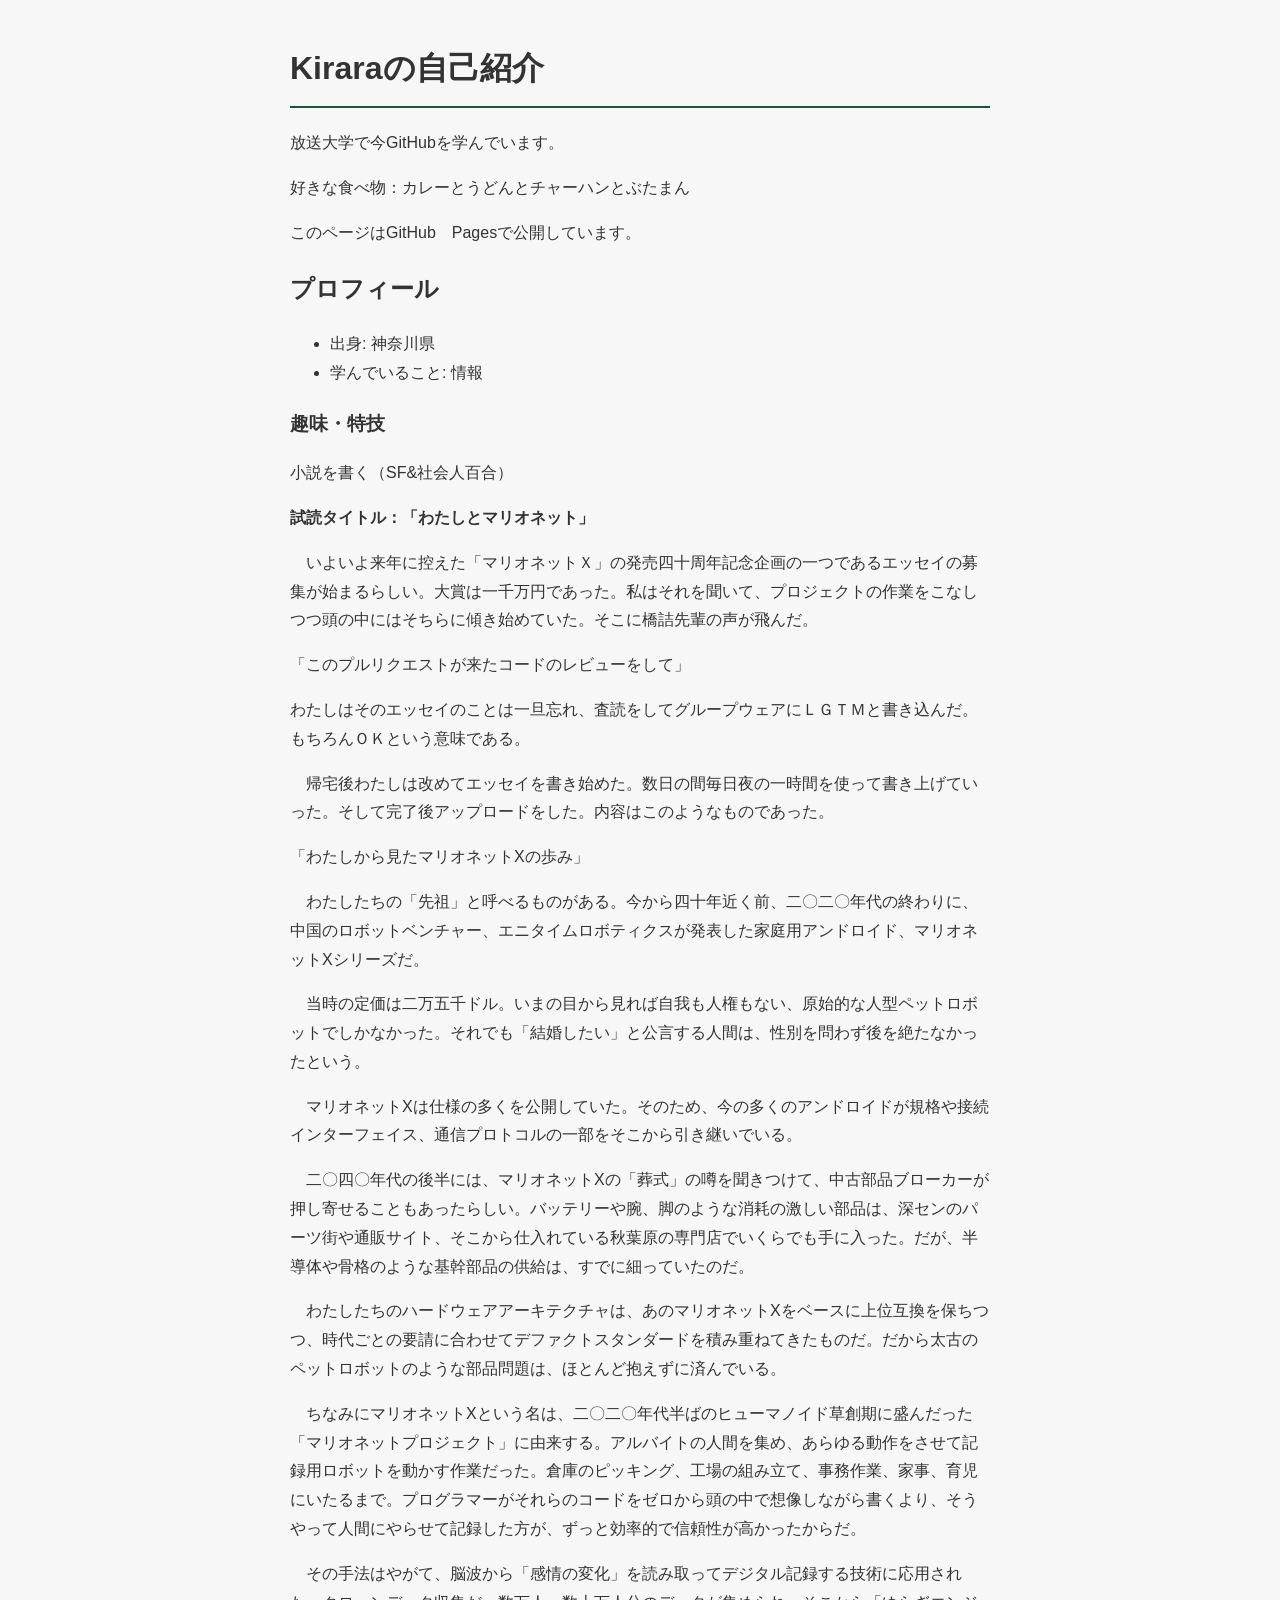
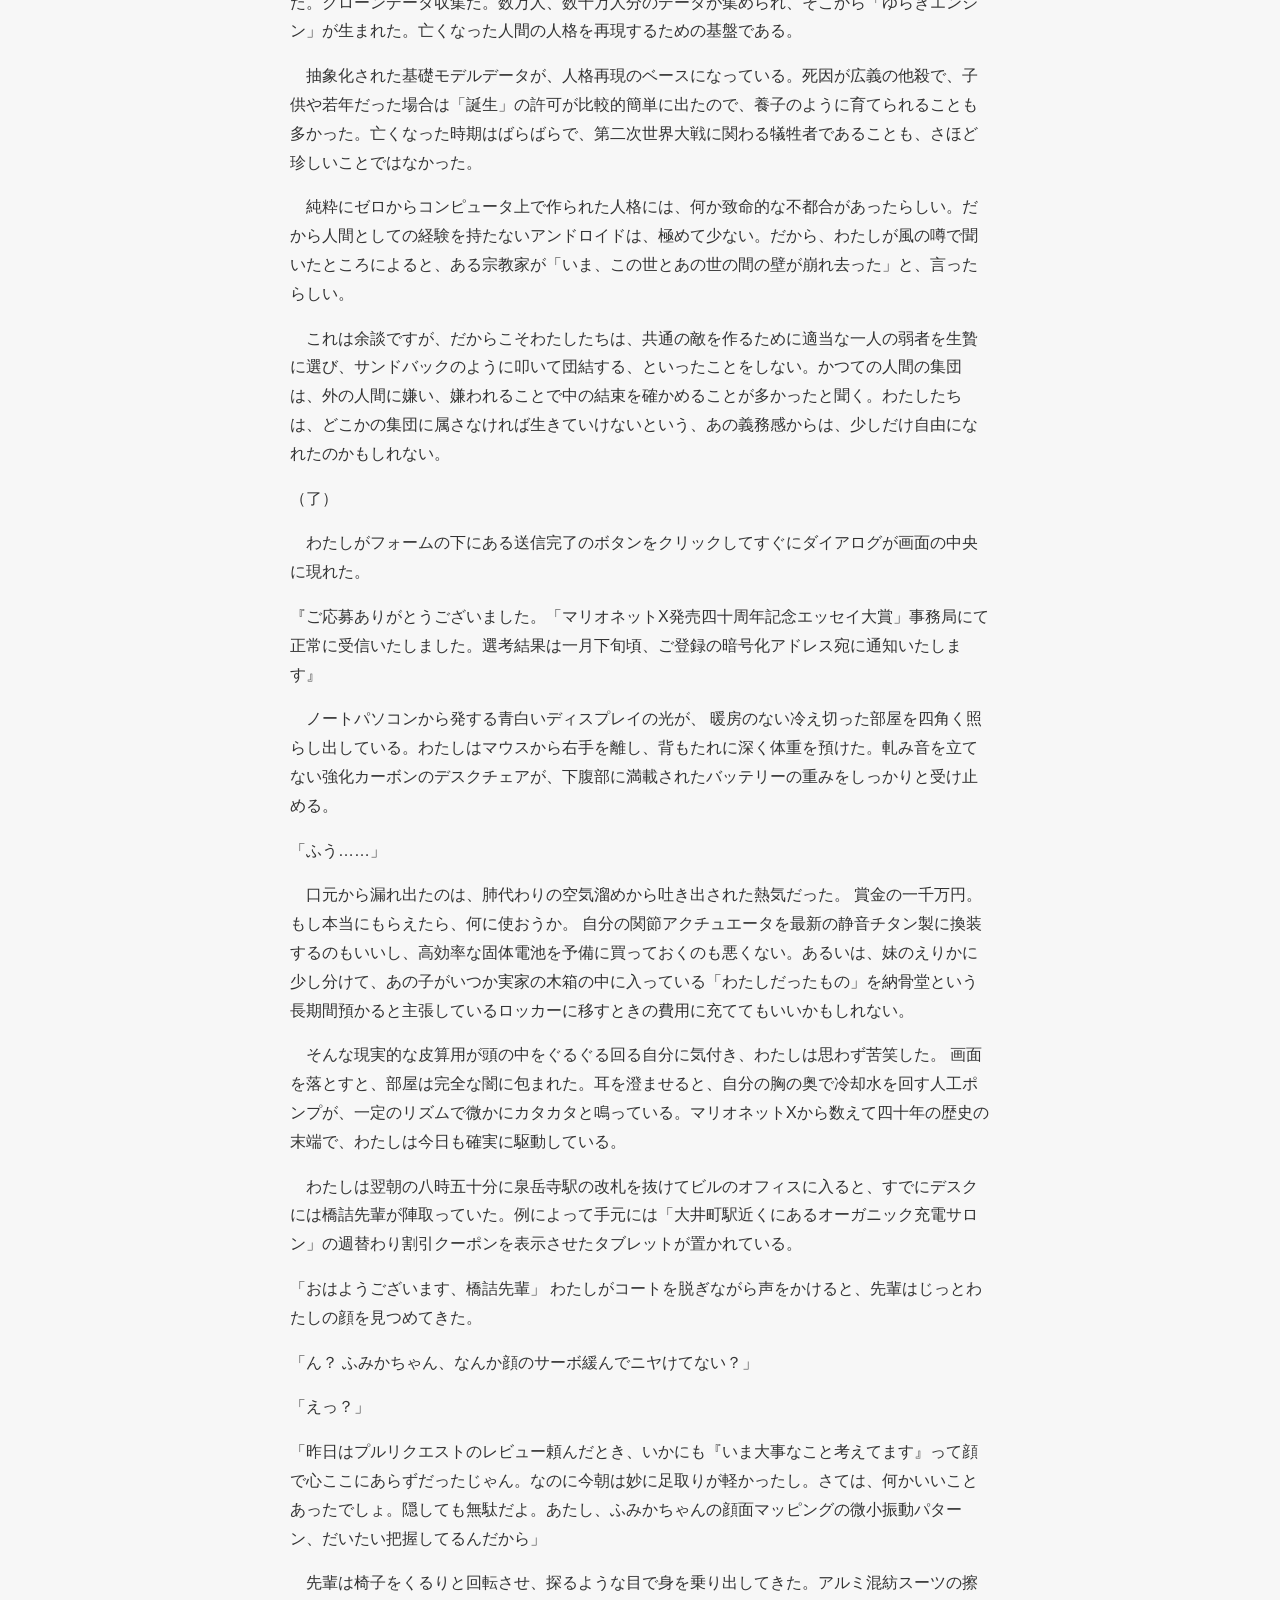
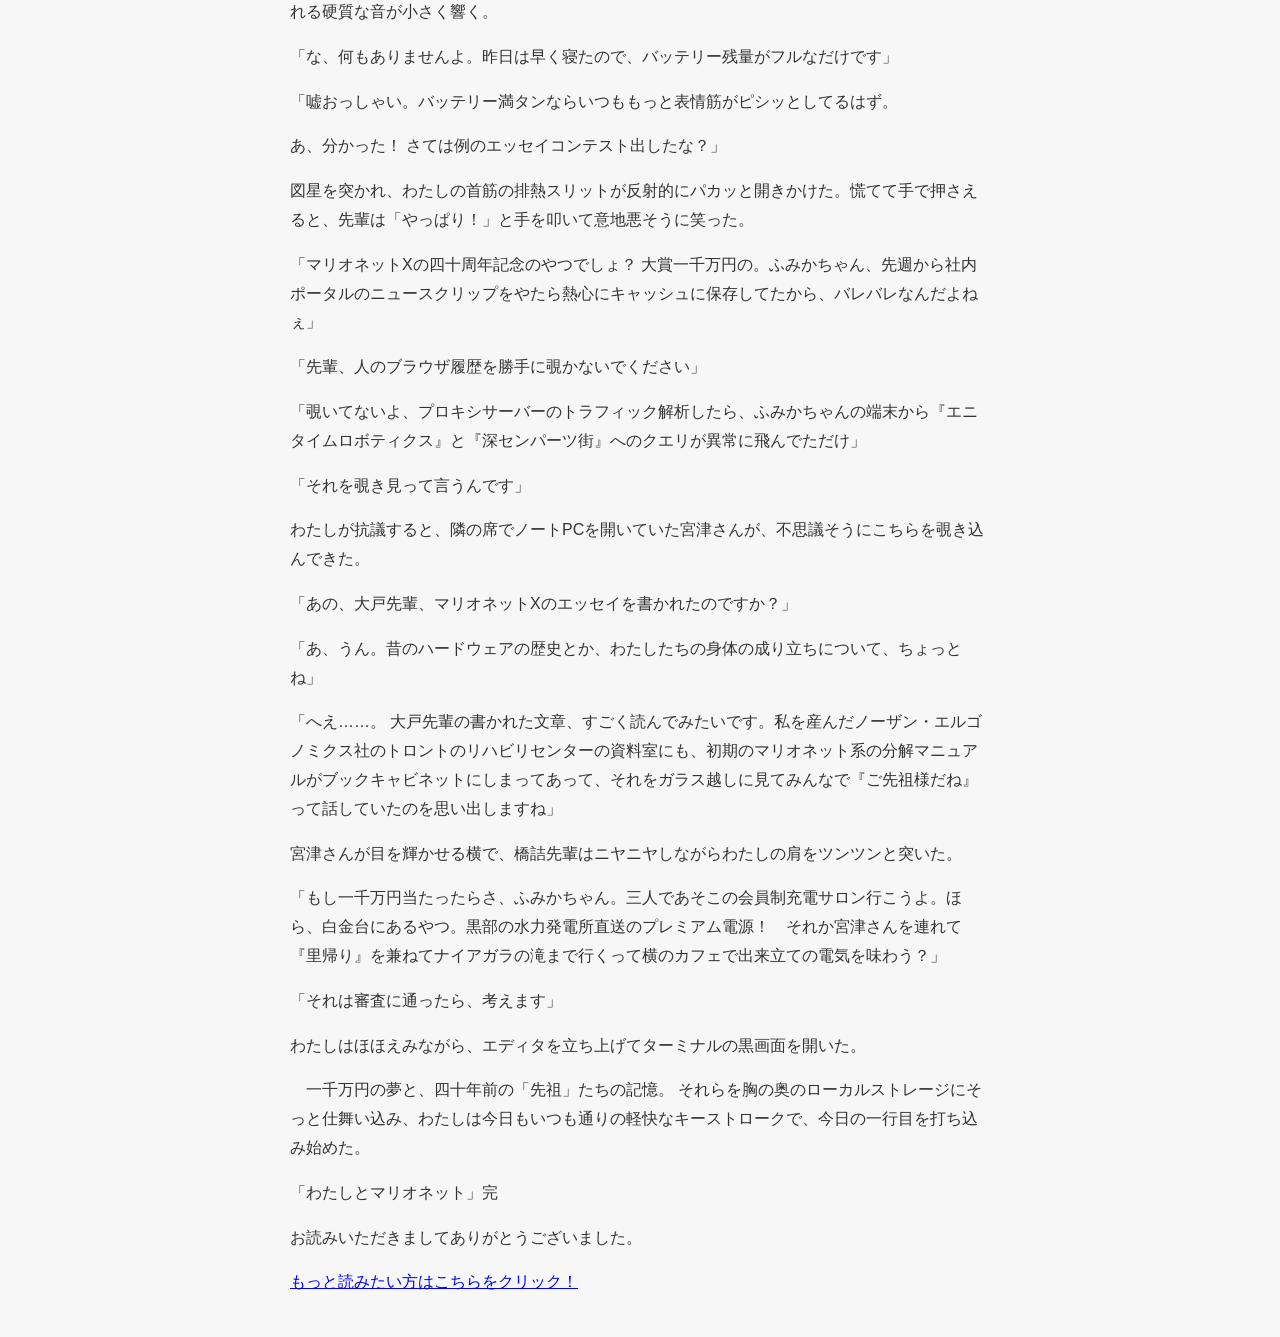
==== index.html @ 57dbd3c2 "小説を一部修正しました" ====
<!DOCTYPE html>
<html lang="jp">
<head>
    <meta charset="UTF-8">
    <meta name="viewport" content="width=device-width, initial-scale=1.0">
    <title>自己紹介</title>
    <link rel="stylesheet" href="style.css">
</head>
<body>
    <h1>Kiraraの自己紹介</h1>
    <p>放送大学で今GitHubを学んでいます。</p>
    <p>好きな食べ物：カレーとうどんとチャーハンとぶたまん</p>
    <p>このページはGitHub　Pagesで公開しています。</p>

    <h2>プロフィール</h2>
    <ul>
        <li>出身: 神奈川県</li>
        <li>学んでいること: 情報</li>
     </ul>
    <h3>趣味・特技</h3>
    <p>小説を書く（SF&社会人百合）</p>

    <p><strong>試読タイトル：「わたしとマリオネット」</strong></p>

  <p>　いよいよ来年に控えた「マリオネットＸ」の発売四十周年記念企画の一つであるエッセイの募集が始まるらしい。大賞は一千万円であった。私はそれを聞いて、プロジェクトの作業をこなしつつ頭の中にはそちらに傾き始めていた。そこに橋詰先輩の声が飛んだ。</p>
<p>「このプルリクエストが来たコードのレビューをして」</p>
<p>わたしはそのエッセイのことは一旦忘れ、査読をしてグループウェアにＬＧＴＭと書き込んだ。もちろんＯＫという意味である。</p>
<p></p>
<p>　帰宅後わたしは改めてエッセイを書き始めた。数日の間毎日夜の一時間を使って書き上げていった。そして完了後アップロードをした。内容はこのようなものであった。</p>
<p></p>
<p>「わたしから見たマリオネットXの歩み」</p>
<p></p>
<p>　わたしたちの「先祖」と呼べるものがある。今から四十年近く前、二〇二〇年代の終わりに、中国のロボットベンチャー、エニタイムロボティクスが発表した家庭用アンドロイド、マリオネットXシリーズだ。</p><p></p>
<p>　当時の定価は二万五千ドル。いまの目から見れば自我も人権もない、原始的な人型ペットロボットでしかなかった。それでも「結婚したい」と公言する人間は、性別を問わず後を絶たなかったという。</p>
<p></p><p>　マリオネットXは仕様の多くを公開していた。そのため、今の多くのアンドロイドが規格や接続インターフェイス、通信プロトコルの一部をそこから引き継いでいる。</p>
<p></p>
<p>　二〇四〇年代の後半には、マリオネットXの「葬式」の噂を聞きつけて、中古部品ブローカーが押し寄せることもあったらしい。バッテリーや腕、脚のような消耗の激しい部品は、深センのパーツ街や通販サイト、そこから仕入れている秋葉原の専門店でいくらでも手に入った。だが、半導体や骨格のような基幹部品の供給は、すでに細っていたのだ。</p>
<p></p>
<p>　わたしたちのハードウェアアーキテクチャは、あのマリオネットXをベースに上位互換を保ちつつ、時代ごとの要請に合わせてデファクトスタンダードを積み重ねてきたものだ。だから太古のペットロボットのような部品問題は、ほとんど抱えずに済んでいる。</p>
<p></p>
<p>　ちなみにマリオネットXという名は、二〇二〇年代半ばのヒューマノイド草創期に盛んだった「マリオネットプロジェクト」に由来する。アルバイトの人間を集め、あらゆる動作をさせて記録用ロボットを動かす作業だった。倉庫のピッキング、工場の組み立て、事務作業、家事、育児にいたるまで。プログラマーがそれらのコードをゼロから頭の中で想像しながら書くより、そうやって人間にやらせて記録した方が、ずっと効率的で信頼性が高かったからだ。</p>
<p></p>
<p>　その手法はやがて、脳波から「感情の変化」を読み取ってデジタル記録する技術に応用された。クローンデータ収集だ。数万人、数十万人分のデータが集められ、そこから「ゆらぎエンジン」が生まれた。亡くなった人間の人格を再現するための基盤である。</p><p></p><p>　抽象化された基礎モデルデータが、人格再現のベースになっている。死因が広義の他殺で、子供や若年だった場合は「誕生」の許可が比較的簡単に出たので、養子のように育てられることも多かった。亡くなった時期はばらばらで、第二次世界大戦に関わる犠牲者であることも、さほど珍しいことではなかった。</p>
<p></p>
<p>　純粋にゼロからコンピュータ上で作られた人格には、何か致命的な不都合があったらしい。だから人間としての経験を持たないアンドロイドは、極めて少ない。だから、わたしが風の噂で聞いたところによると、ある宗教家が「いま、この世とあの世の間の壁が崩れ去った」と、言ったらしい。</p>
<p></p>
<p>　これは余談ですが、だからこそわたしたちは、共通の敵を作るために適当な一人の弱者を生贄に選び、サンドバックのように叩いて団結する、といったことをしない。かつての人間の集団は、外の人間に嫌い、嫌われることで中の結束を確かめることが多かったと聞く。わたしたちは、どこかの集団に属さなければ生きていけないという、あの義務感からは、少しだけ自由になれたのかもしれない。</p>
<p></p>
<p>（了）</p>
<p></p>
<p>　わたしがフォームの下にある送信完了のボタンをクリックしてすぐにダイアログが画面の中央に現れた。</p>
<p>『ご応募ありがとうございました。「マリオネットX発売四十周年記念エッセイ大賞」事務局にて正常に受信いたしました。選考結果は一月下旬頃、ご登録の暗号化アドレス宛に通知いたします』</p>
<p></p>
<p>　ノートパソコンから発する青白いディスプレイの光が、 暖房のない冷え切った部屋を四角く照らし出している。わたしはマウスから右手を離し、背もたれに深く体重を預けた。軋み音を立てない強化カーボンのデスクチェアが、下腹部に満載されたバッテリーの重みをしっかりと受け止める。</p>
<p>「ふう……」</p>
<p>　口元から漏れ出たのは、肺代わりの空気溜めから吐き出された熱気だった。 賞金の一千万円。もし本当にもらえたら、何に使おうか。 自分の関節アクチュエータを最新の静音チタン製に換装するのもいいし、高効率な固体電池を予備に買っておくのも悪くない。あるいは、妹のえりかに少し分けて、あの子がいつか実家の木箱の中に入っている「わたしだったもの」を納骨堂という長期間預かると主張しているロッカーに移すときの費用に充ててもいいかもしれない。</p>
<p></p>
<p>　そんな現実的な皮算用が頭の中をぐるぐる回る自分に気付き、わたしは思わず苦笑した。 画面を落とすと、部屋は完全な闇に包まれた。耳を澄ませると、自分の胸の奥で冷却水を回す人工ポンプが、一定のリズムで微かにカタカタと鳴っている。マリオネットXから数えて四十年の歴史の末端で、わたしは今日も確実に駆動している。</p>
<p></p>
<p>　わたしは翌朝の八時五十分に泉岳寺駅の改札を抜けてビルのオフィスに入ると、すでにデスクには橋詰先輩が陣取っていた。例によって手元には「大井町駅近くにあるオーガニック充電サロン」の週替わり割引クーポンを表示させたタブレットが置かれている。</p>
<p>「おはようございます、橋詰先輩」 わたしがコートを脱ぎながら声をかけると、先輩はじっとわたしの顔を見つめてきた。</p>
<p>「ん？ ふみかちゃん、なんか顔のサーボ緩んでニヤけてない？」</p>
<p>「えっ？」</p>
<p>「昨日はプルリクエストのレビュー頼んだとき、いかにも『いま大事なこと考えてます』って顔で心ここにあらずだったじゃん。なのに今朝は妙に足取りが軽かったし。さては、何かいいことあったでしょ。隠しても無駄だよ。あたし、ふみかちゃんの顔面マッピングの微小振動パターン、だいたい把握してるんだから」</p>
<p>
</p>
<p>　先輩は椅子をくるりと回転させ、探るような目で身を乗り出してきた。アルミ混紡スーツの擦れる硬質な音が小さく響く。</p>
<p>「な、何もありませんよ。昨日は早く寝たので、バッテリー残量がフルなだけです」</p>
<p>「嘘おっしゃい。バッテリー満タンならいつももっと表情筋がピシッとしてるはず。</p>
<p>あ、分かった！ さては例のエッセイコンテスト出したな？」</p>
<p>図星を突かれ、わたしの首筋の排熱スリットが反射的にパカッと開きかけた。慌てて手で押さえると、先輩は「やっぱり！」と手を叩いて意地悪そうに笑った。</p>
<p>「マリオネットXの四十周年記念のやつでしょ？ 大賞一千万円の。ふみかちゃん、先週から社内ポータルのニュースクリップをやたら熱心にキャッシュに保存してたから、バレバレなんだよねぇ」</p>
<p>「先輩、人のブラウザ履歴を勝手に覗かないでください」</p>
<p>「覗いてないよ、プロキシサーバーのトラフィック解析したら、ふみかちゃんの端末から『エニタイムロボティクス』と『深センパーツ街』へのクエリが異常に飛んでただけ」</p>
<p>「それを覗き見って言うんです」</p>
<p> わたしが抗議すると、隣の席でノートPCを開いていた宮津さんが、不思議そうにこちらを覗き込んできた。</p>
<p>「あの、大戸先輩、マリオネットXのエッセイを書かれたのですか？」</p>
<p>「あ、うん。昔のハードウェアの歴史とか、わたしたちの身体の成り立ちについて、ちょっとね」</p>
<p> 「へえ……。 大戸先輩の書かれた文章、すごく読んでみたいです。私を産んだノーザン・エルゴノミクス社のトロントのリハビリセンターの資料室にも、初期のマリオネット系の分解マニュアルがブックキャビネットにしまってあって、それをガラス越しに見てみんなで『ご先祖様だね』って話していたのを思い出しますね」</p>
<p>宮津さんが目を輝かせる横で、橋詰先輩はニヤニヤしながらわたしの肩をツンツンと突いた。</p>
<p>「もし一千万円当たったらさ、ふみかちゃん。三人であそこの会員制充電サロン行こうよ。ほら、白金台にあるやつ。黒部の水力発電所直送のプレミアム電源！　それか宮津さんを連れて『里帰り』を兼ねてナイアガラの滝まで行くって横のカフェで出来立ての電気を味わう？」</p>
<p>「それは審査に通ったら、考えます」 </p>
<p>わたしはほほえみながら、エディタを立ち上げてターミナルの黒画面を開いた。</p>
<p></p>
<p>　一千万円の夢と、四十年前の「先祖」たちの記憶。 それらを胸の奥のローカルストレージにそっと仕舞い込み、わたしは今日もいつも通りの軽快なキーストロークで、今日の一行目を打ち込み始めた。 </p>

<p>「わたしとマリオネット」完</p>
<p></p>
<p>お読みいただきましてありがとうございました。</p>
<p><a href="https://tales.note.com/posts/works/wgif7mqxul6m3">もっと読みたい方はこちらをクリック！</a></p>


</body>
</html>
---- style.css ----
body {
    font-family: sans-serif;
    max-width: 700px;
    margin: 40px auto;
    padding: 0 20px;
    line-height: 1.8;
    background-color: #f7f7f7;
    color: #333333;
}

h1 {
    border-bottom: 2px solid #165a33;
    padding-bottom: 8px;
}

.bold-text {
  font-weight: bold;
}
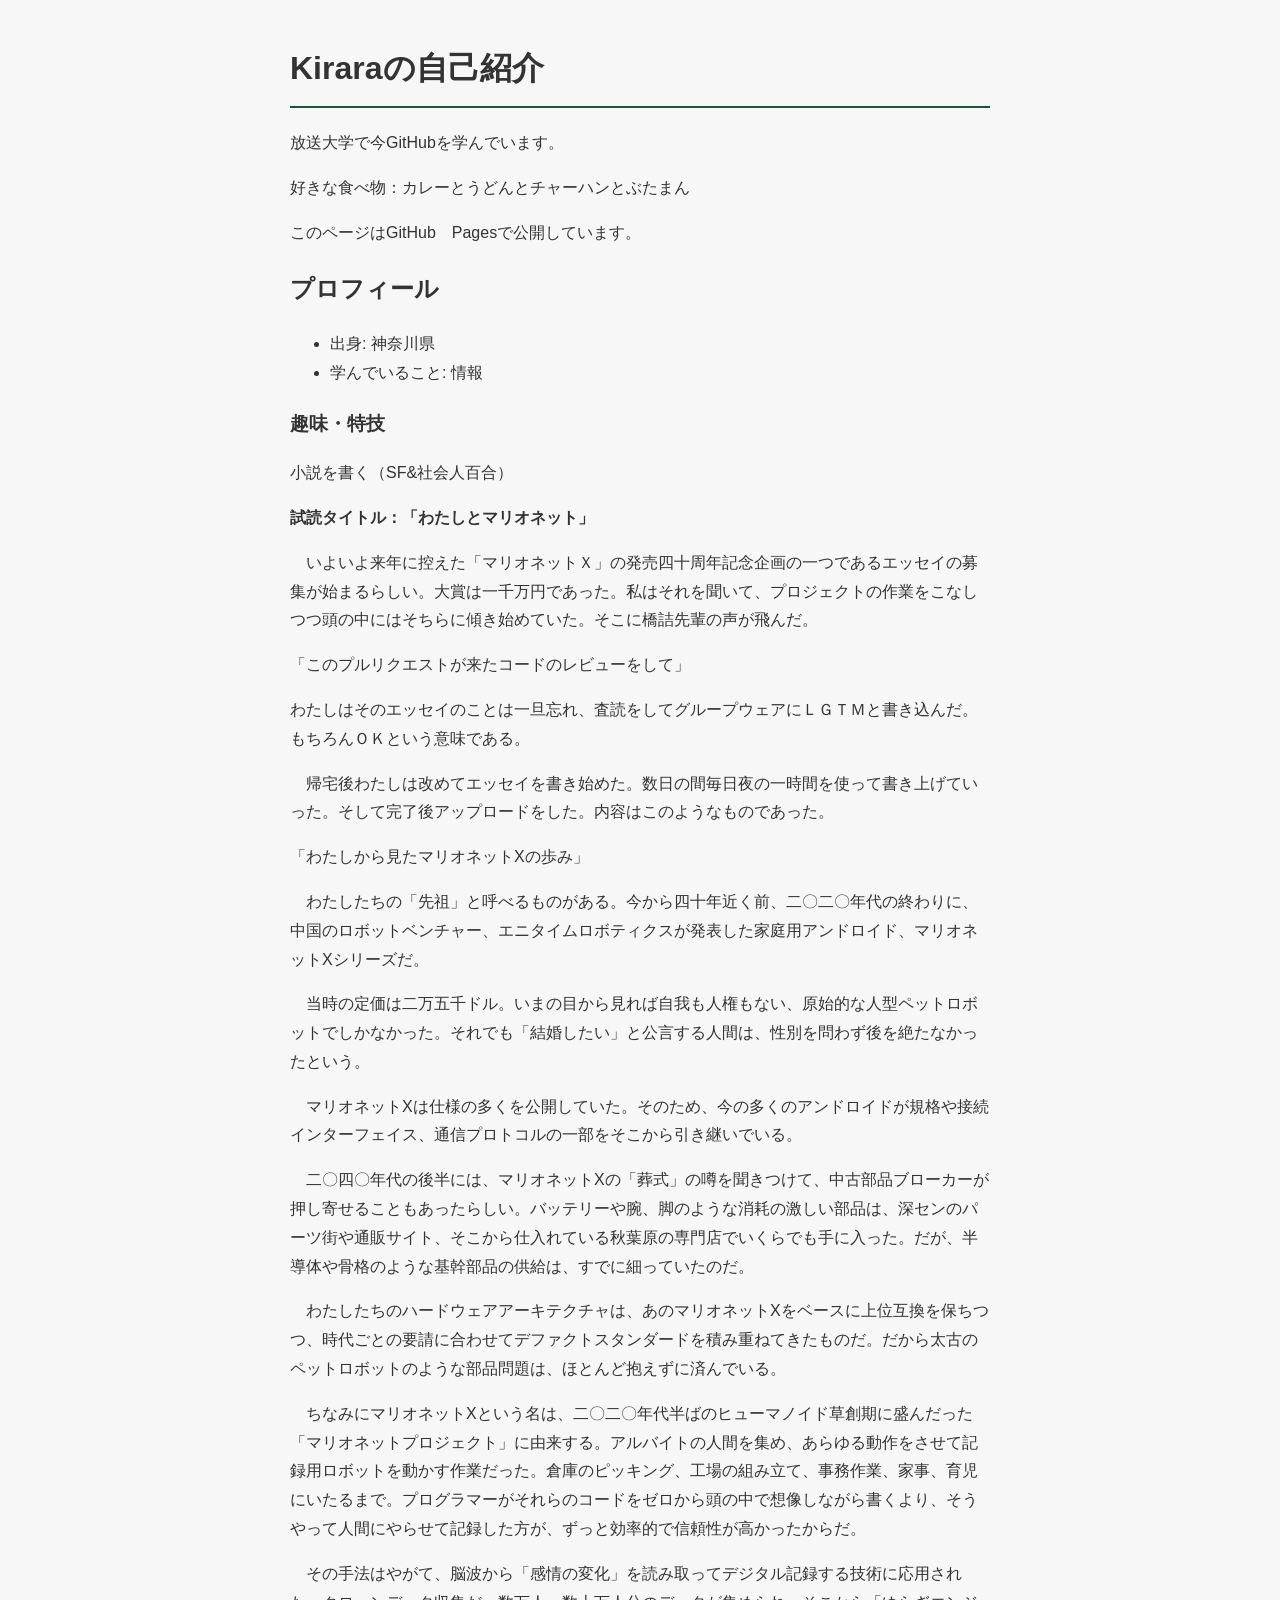
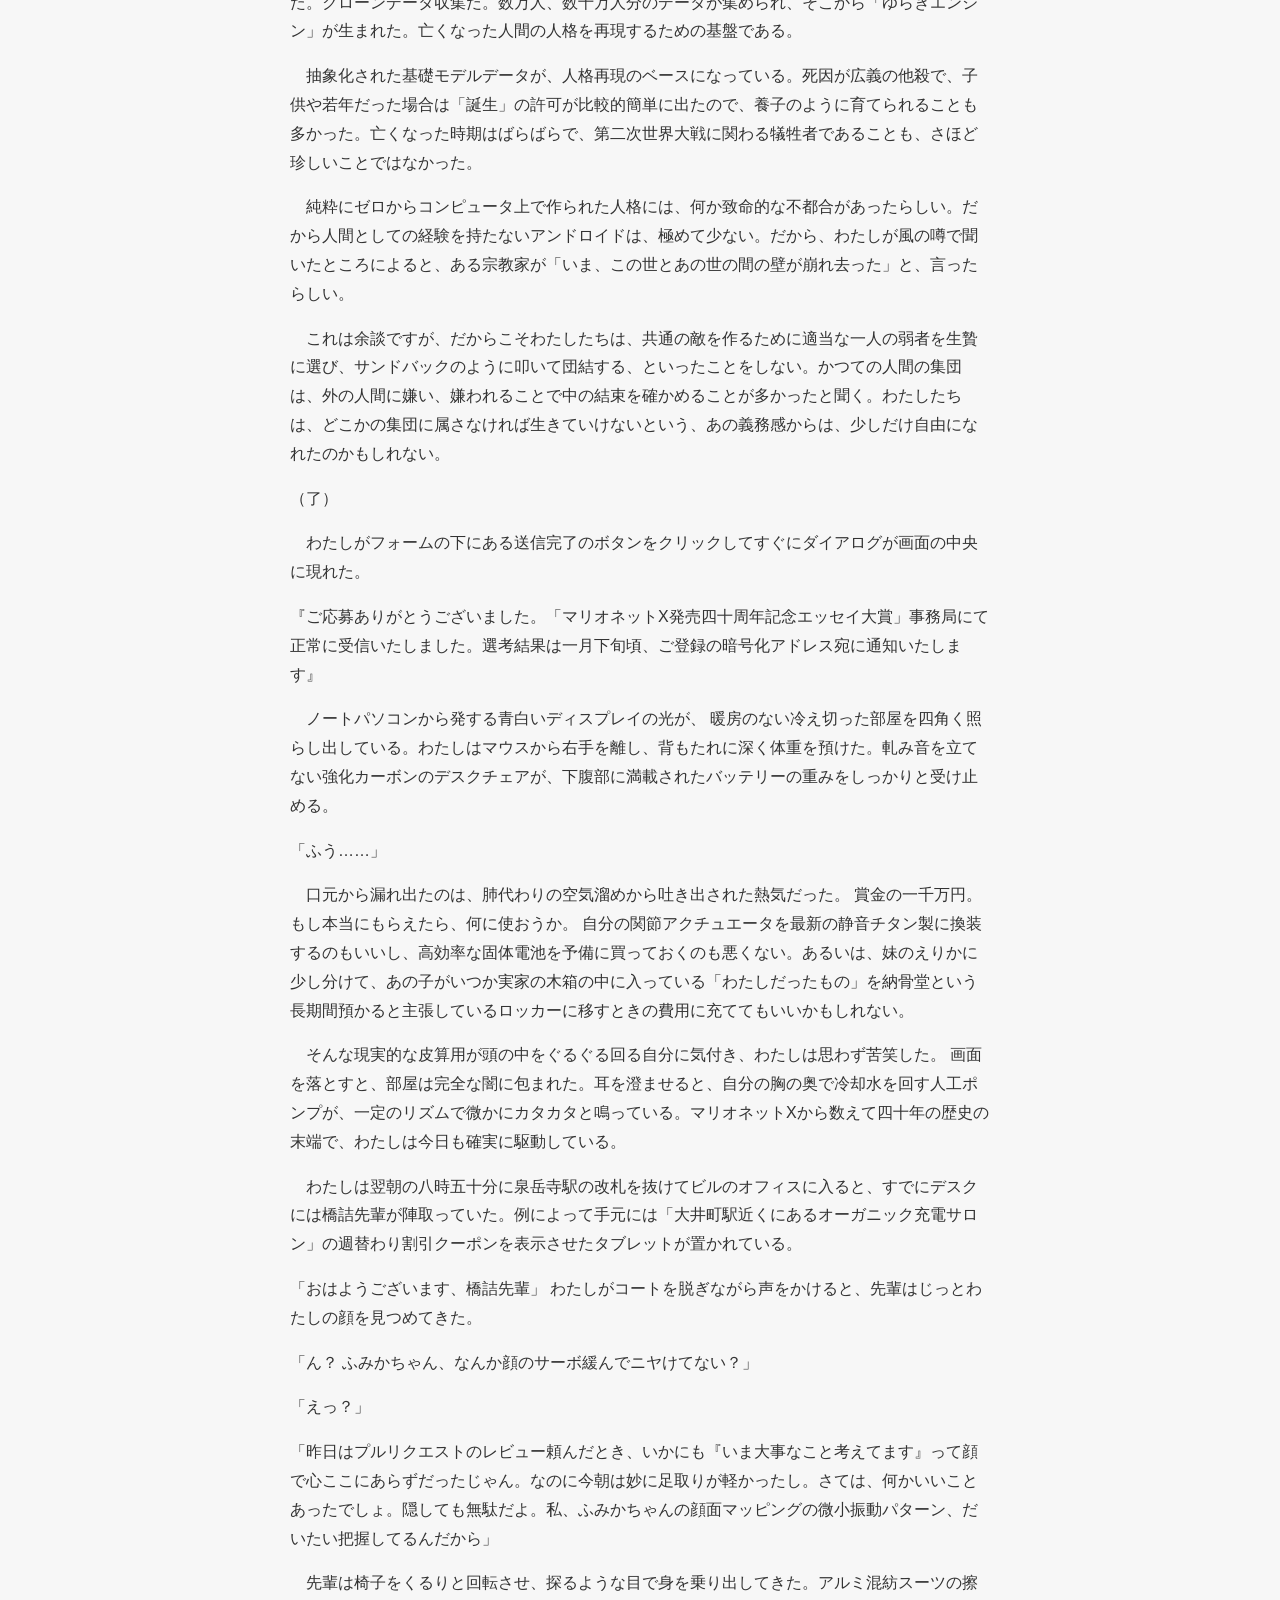
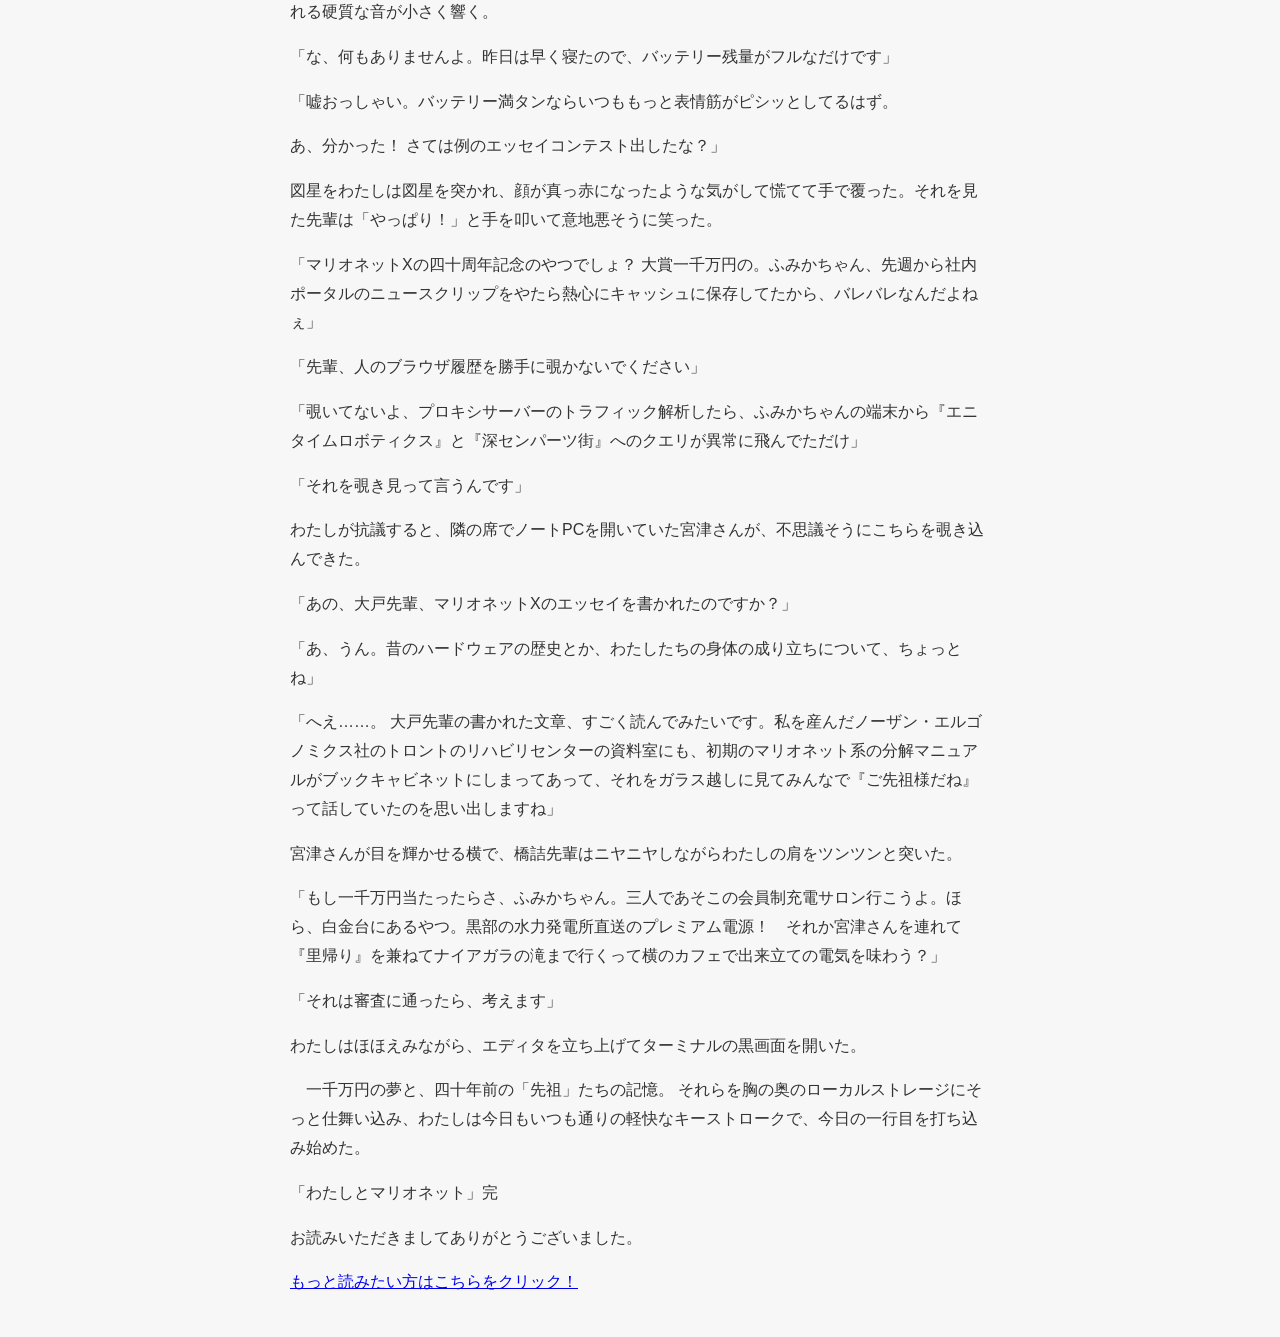
==== commit 35100180: "小説を一部修正しました" ====
--- a/index.html
+++ b/index.html
@@ -61,14 +61,14 @@
 <p>「おはようございます、橋詰先輩」 わたしがコートを脱ぎながら声をかけると、先輩はじっとわたしの顔を見つめてきた。</p>
 <p>「ん？ ふみかちゃん、なんか顔のサーボ緩んでニヤけてない？」</p>
 <p>「えっ？」</p>
-<p>「昨日はプルリクエストのレビュー頼んだとき、いかにも『いま大事なこと考えてます』って顔で心ここにあらずだったじゃん。なのに今朝は妙に足取りが軽かったし。さては、何かいいことあったでしょ。隠しても無駄だよ。あたし、ふみかちゃんの顔面マッピングの微小振動パターン、だいたい把握してるんだから」</p>
+<p>「昨日はプルリクエストのレビュー頼んだとき、いかにも『いま大事なこと考えてます』って顔で心ここにあらずだったじゃん。なのに今朝は妙に足取りが軽かったし。さては、何かいいことあったでしょ。隠しても無駄だよ。私、ふみかちゃんの顔面マッピングの微小振動パターン、だいたい把握してるんだから」</p>
 <p>
 </p>
 <p>　先輩は椅子をくるりと回転させ、探るような目で身を乗り出してきた。アルミ混紡スーツの擦れる硬質な音が小さく響く。</p>
 <p>「な、何もありませんよ。昨日は早く寝たので、バッテリー残量がフルなだけです」</p>
 <p>「嘘おっしゃい。バッテリー満タンならいつももっと表情筋がピシッとしてるはず。</p>
 <p>あ、分かった！ さては例のエッセイコンテスト出したな？」</p>
-<p>図星を突かれ、わたしの首筋の排熱スリットが反射的にパカッと開きかけた。慌てて手で押さえると、先輩は「やっぱり！」と手を叩いて意地悪そうに笑った。</p>
+<p>図星をわたしは図星を突かれ、顔が真っ赤になったような気がして慌てて手で覆った。それを見た先輩は「やっぱり！」と手を叩いて意地悪そうに笑った。</p>
 <p>「マリオネットXの四十周年記念のやつでしょ？ 大賞一千万円の。ふみかちゃん、先週から社内ポータルのニュースクリップをやたら熱心にキャッシュに保存してたから、バレバレなんだよねぇ」</p>
 <p>「先輩、人のブラウザ履歴を勝手に覗かないでください」</p>
 <p>「覗いてないよ、プロキシサーバーのトラフィック解析したら、ふみかちゃんの端末から『エニタイムロボティクス』と『深センパーツ街』へのクエリが異常に飛んでただけ」</p>
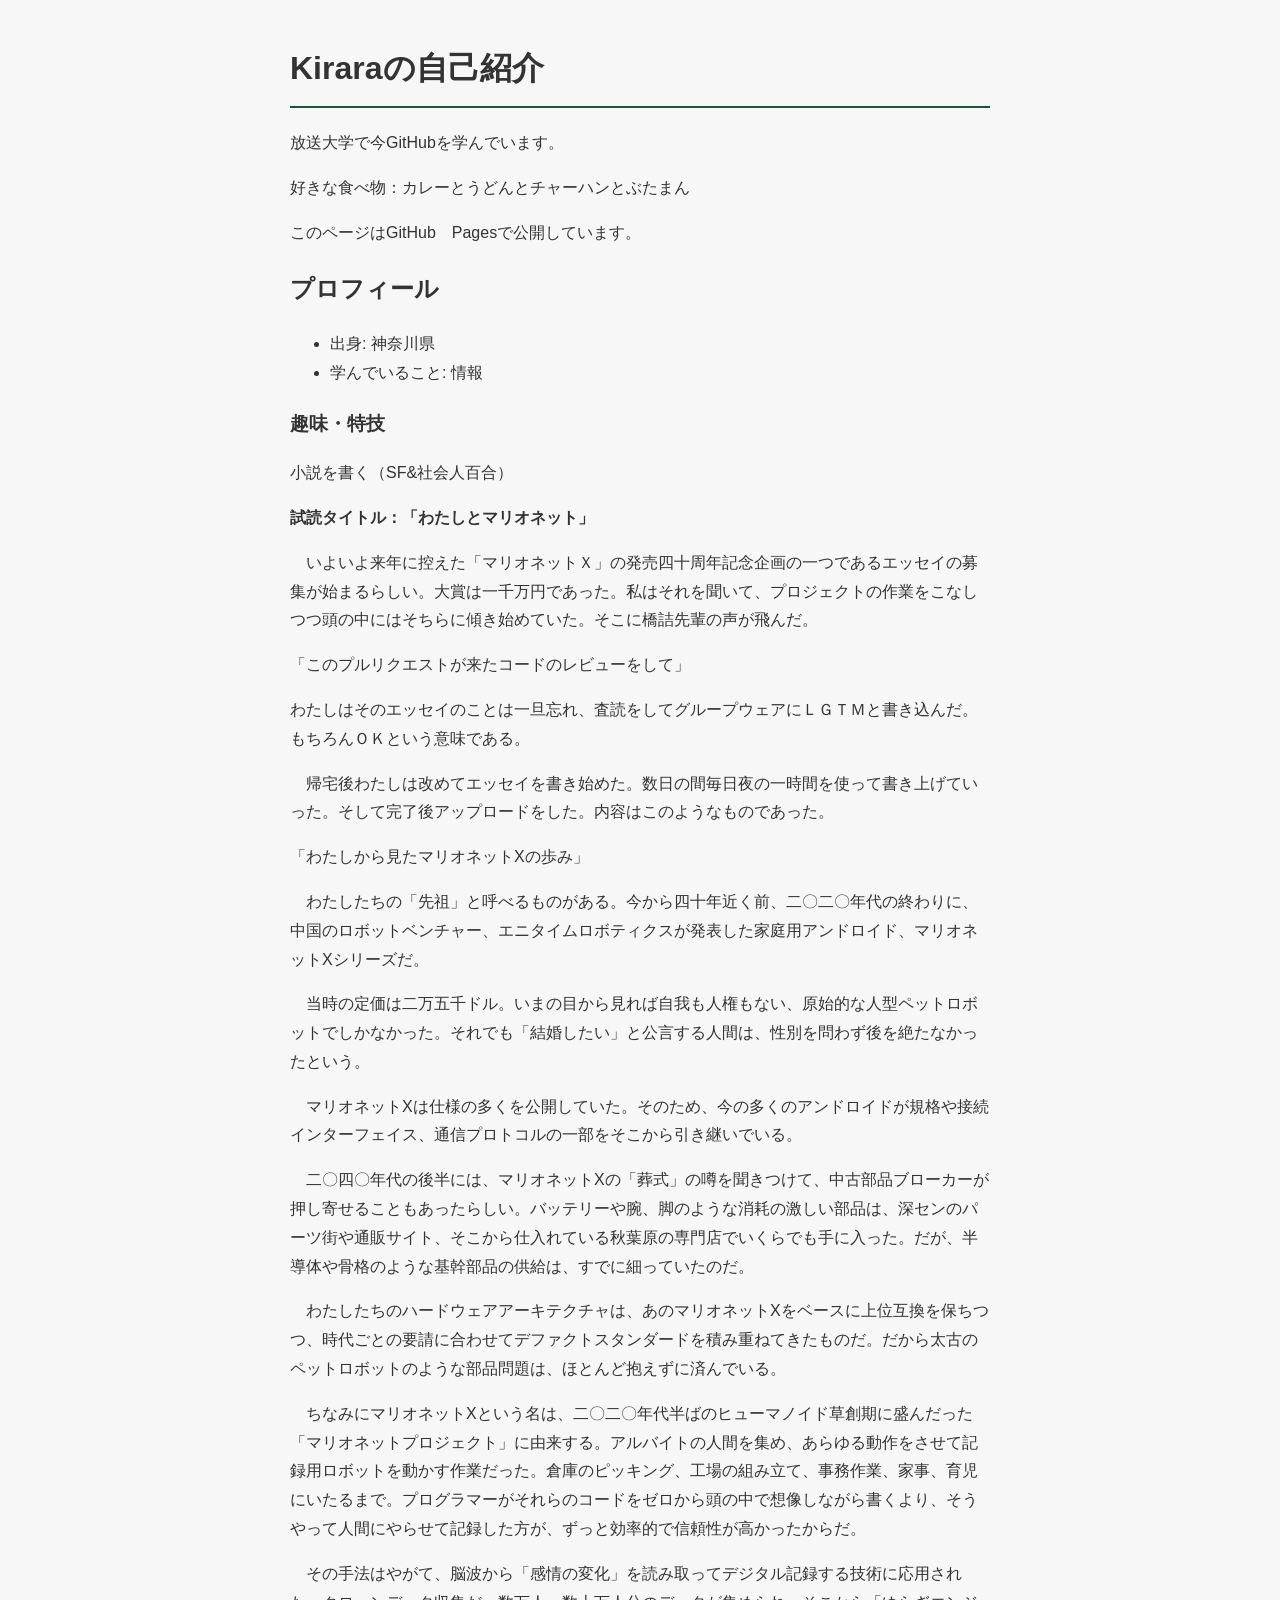
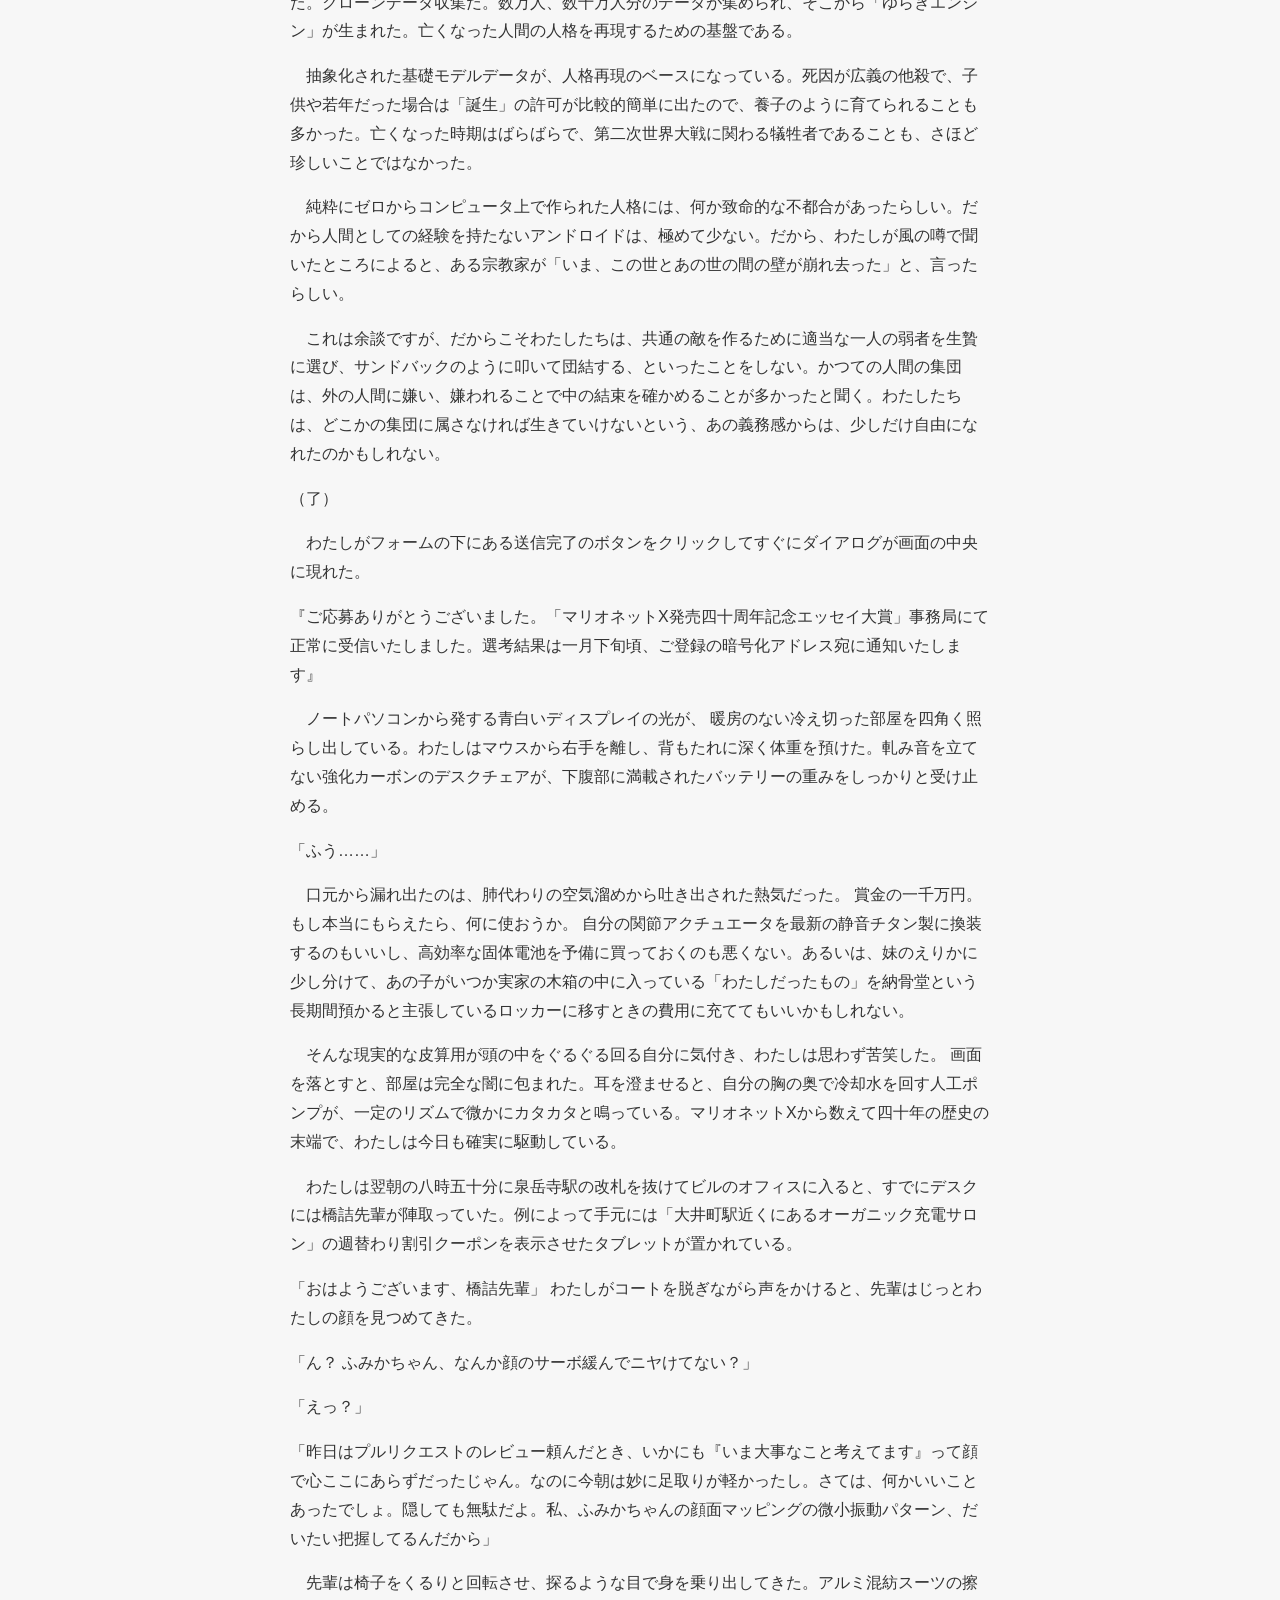
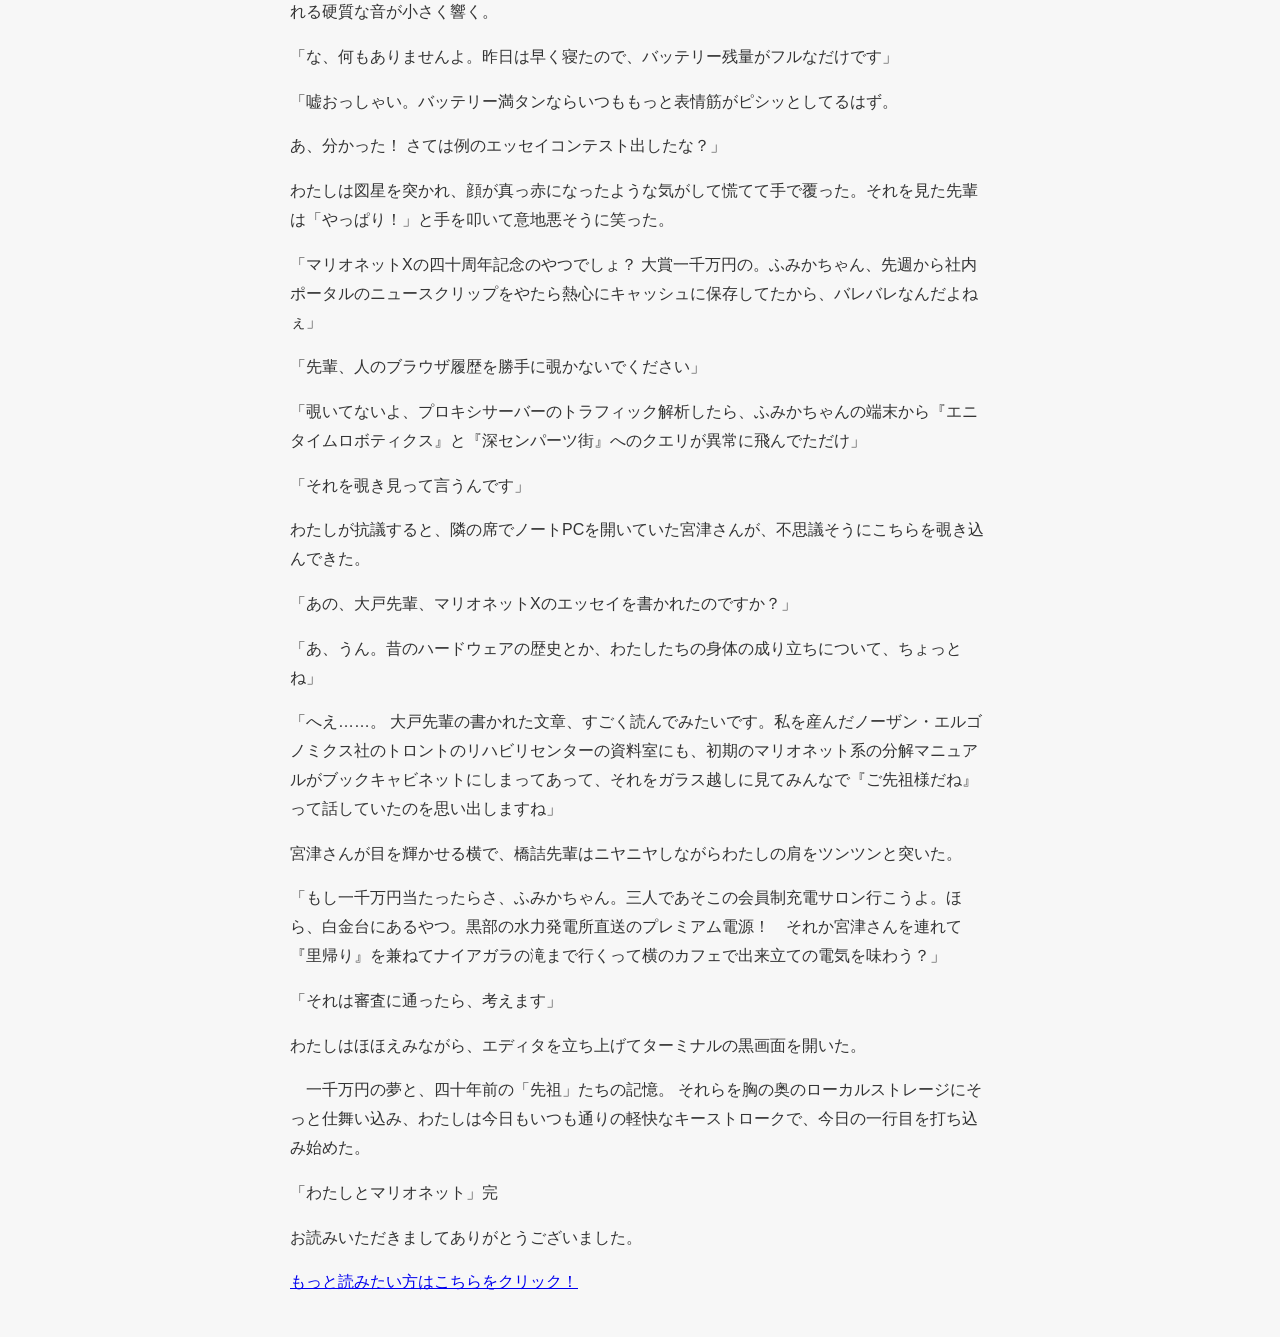
==== commit 9a5bf998: "小説を一部修正しました" ====
--- a/index.html
+++ b/index.html
@@ -67,8 +67,8 @@
 <p>　先輩は椅子をくるりと回転させ、探るような目で身を乗り出してきた。アルミ混紡スーツの擦れる硬質な音が小さく響く。</p>
 <p>「な、何もありませんよ。昨日は早く寝たので、バッテリー残量がフルなだけです」</p>
 <p>「嘘おっしゃい。バッテリー満タンならいつももっと表情筋がピシッとしてるはず。</p>
-<p>あ、分かった！ さては例のエッセイコンテスト出したな？」</p>
-<p>図星をわたしは図星を突かれ、顔が真っ赤になったような気がして慌てて手で覆った。それを見た先輩は「やっぱり！」と手を叩いて意地悪そうに笑った。</p>
+<p> あ、分かった！ さては例のエッセイコンテスト出したな？」</p>
+<p> わたしは図星を突かれ、顔が真っ赤になったような気がして慌てて手で覆った。それを見た先輩は「やっぱり！」と手を叩いて意地悪そうに笑った。</p>
 <p>「マリオネットXの四十周年記念のやつでしょ？ 大賞一千万円の。ふみかちゃん、先週から社内ポータルのニュースクリップをやたら熱心にキャッシュに保存してたから、バレバレなんだよねぇ」</p>
 <p>「先輩、人のブラウザ履歴を勝手に覗かないでください」</p>
 <p>「覗いてないよ、プロキシサーバーのトラフィック解析したら、ふみかちゃんの端末から『エニタイムロボティクス』と『深センパーツ街』へのクエリが異常に飛んでただけ」</p>
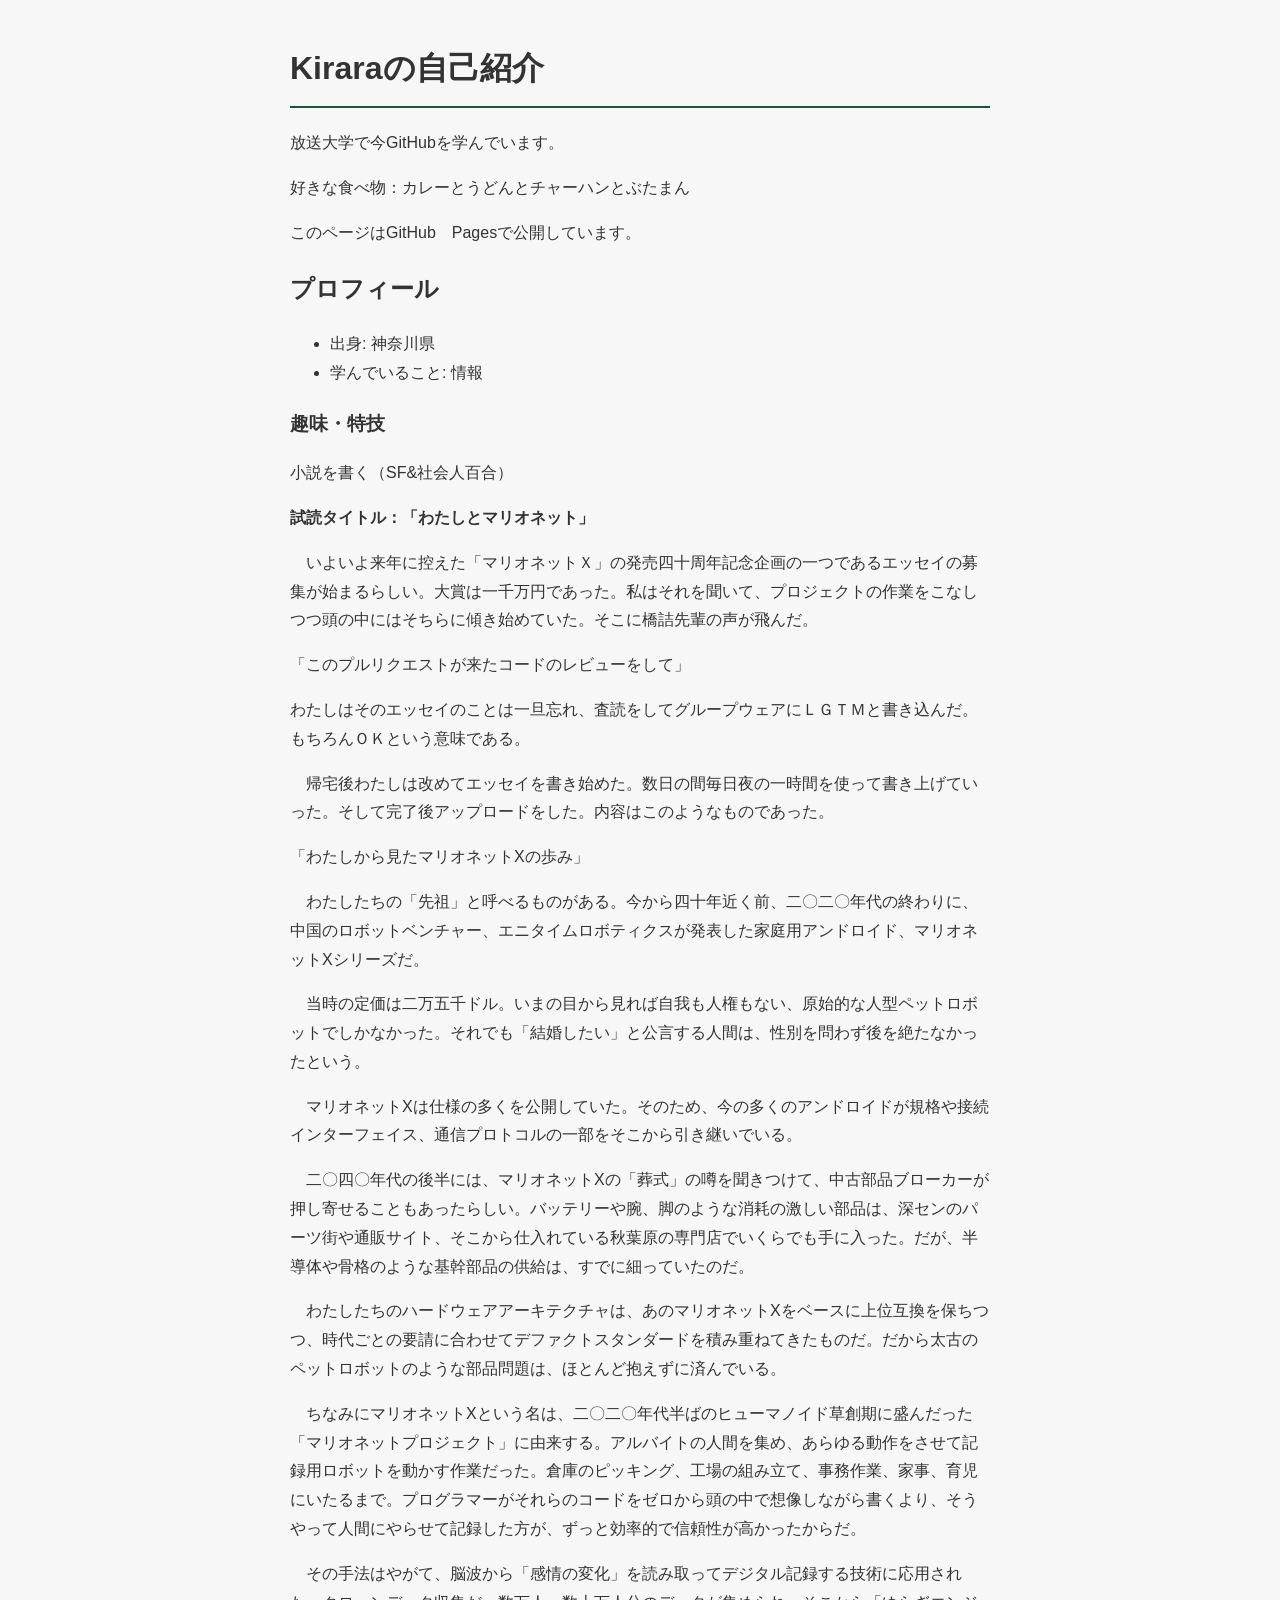
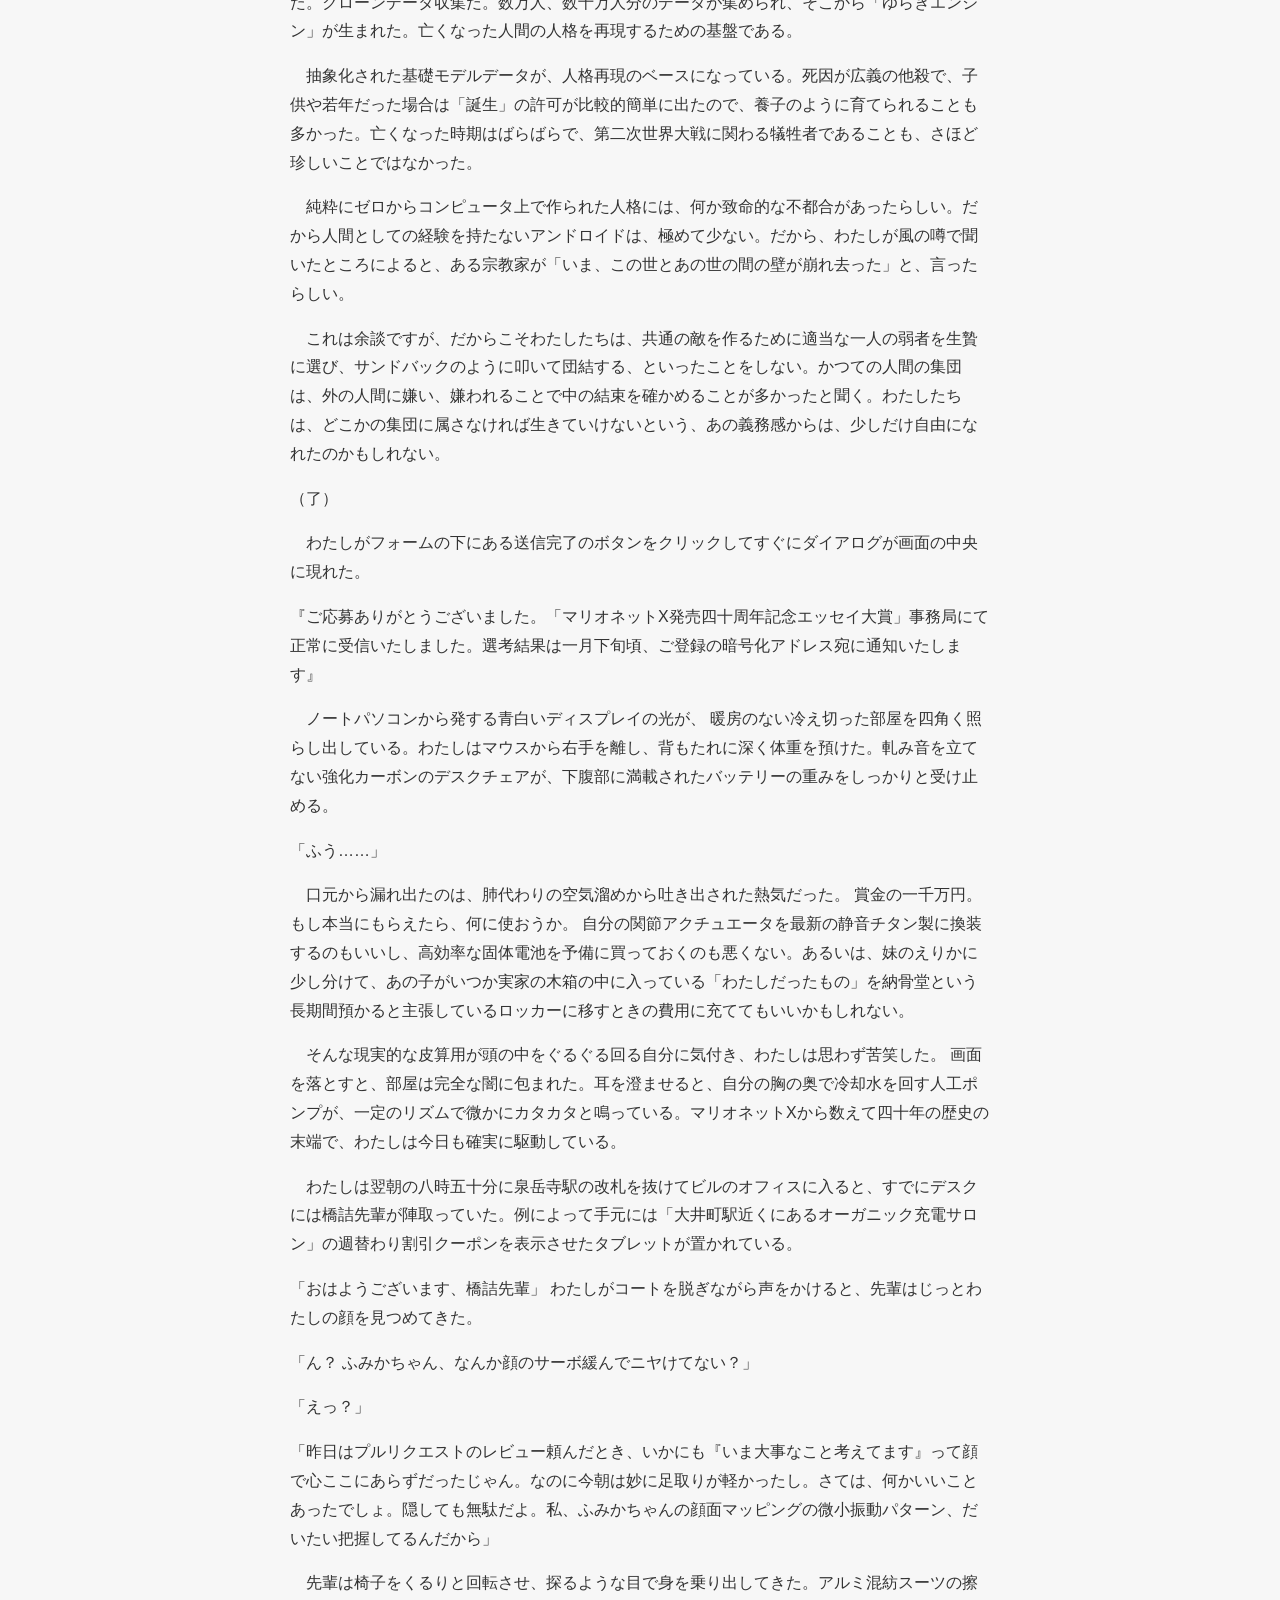
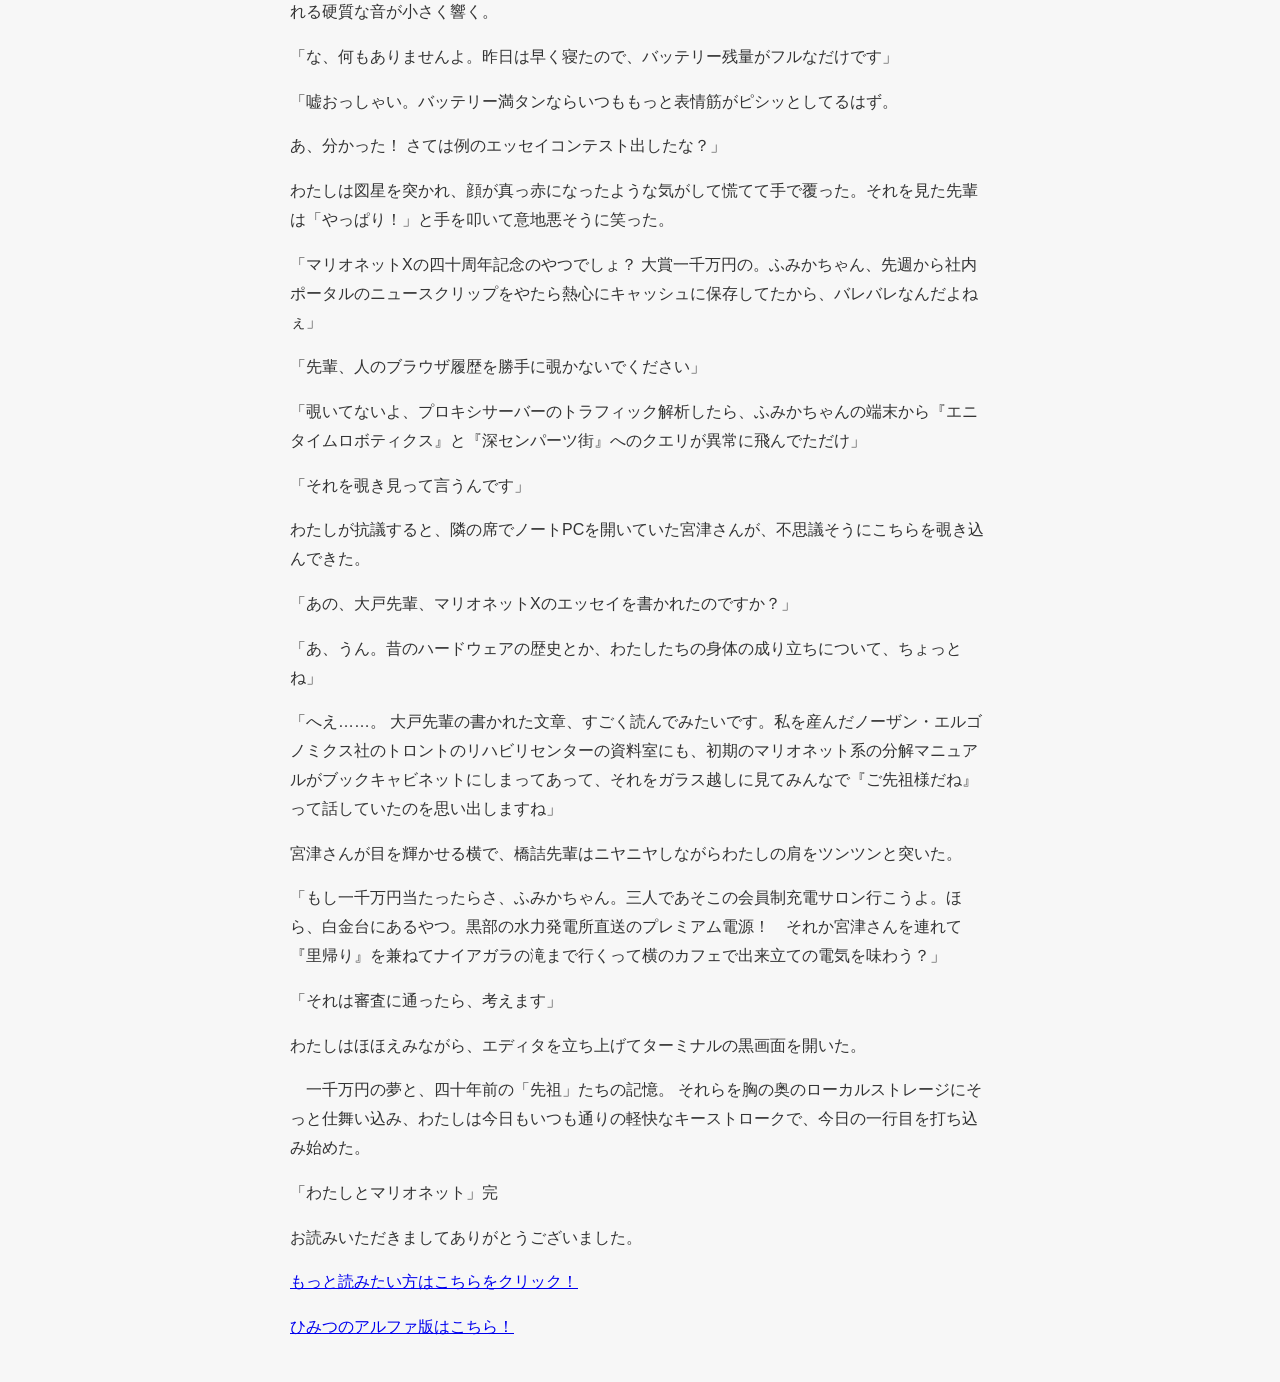
==== commit a4abfbc8: "小説を追加しました" ====
--- a/index.html
+++ b/index.html
@@ -88,7 +88,7 @@
 <p></p>
 <p>お読みいただきましてありがとうございました。</p>
 <p><a href="https://tales.note.com/posts/works/wgif7mqxul6m3">もっと読みたい方はこちらをクリック！</a></p>
-
+<p><a href="alpha.html">ひみつのアルファ版はこちら！</a></p>
 
 </body>
 </html>
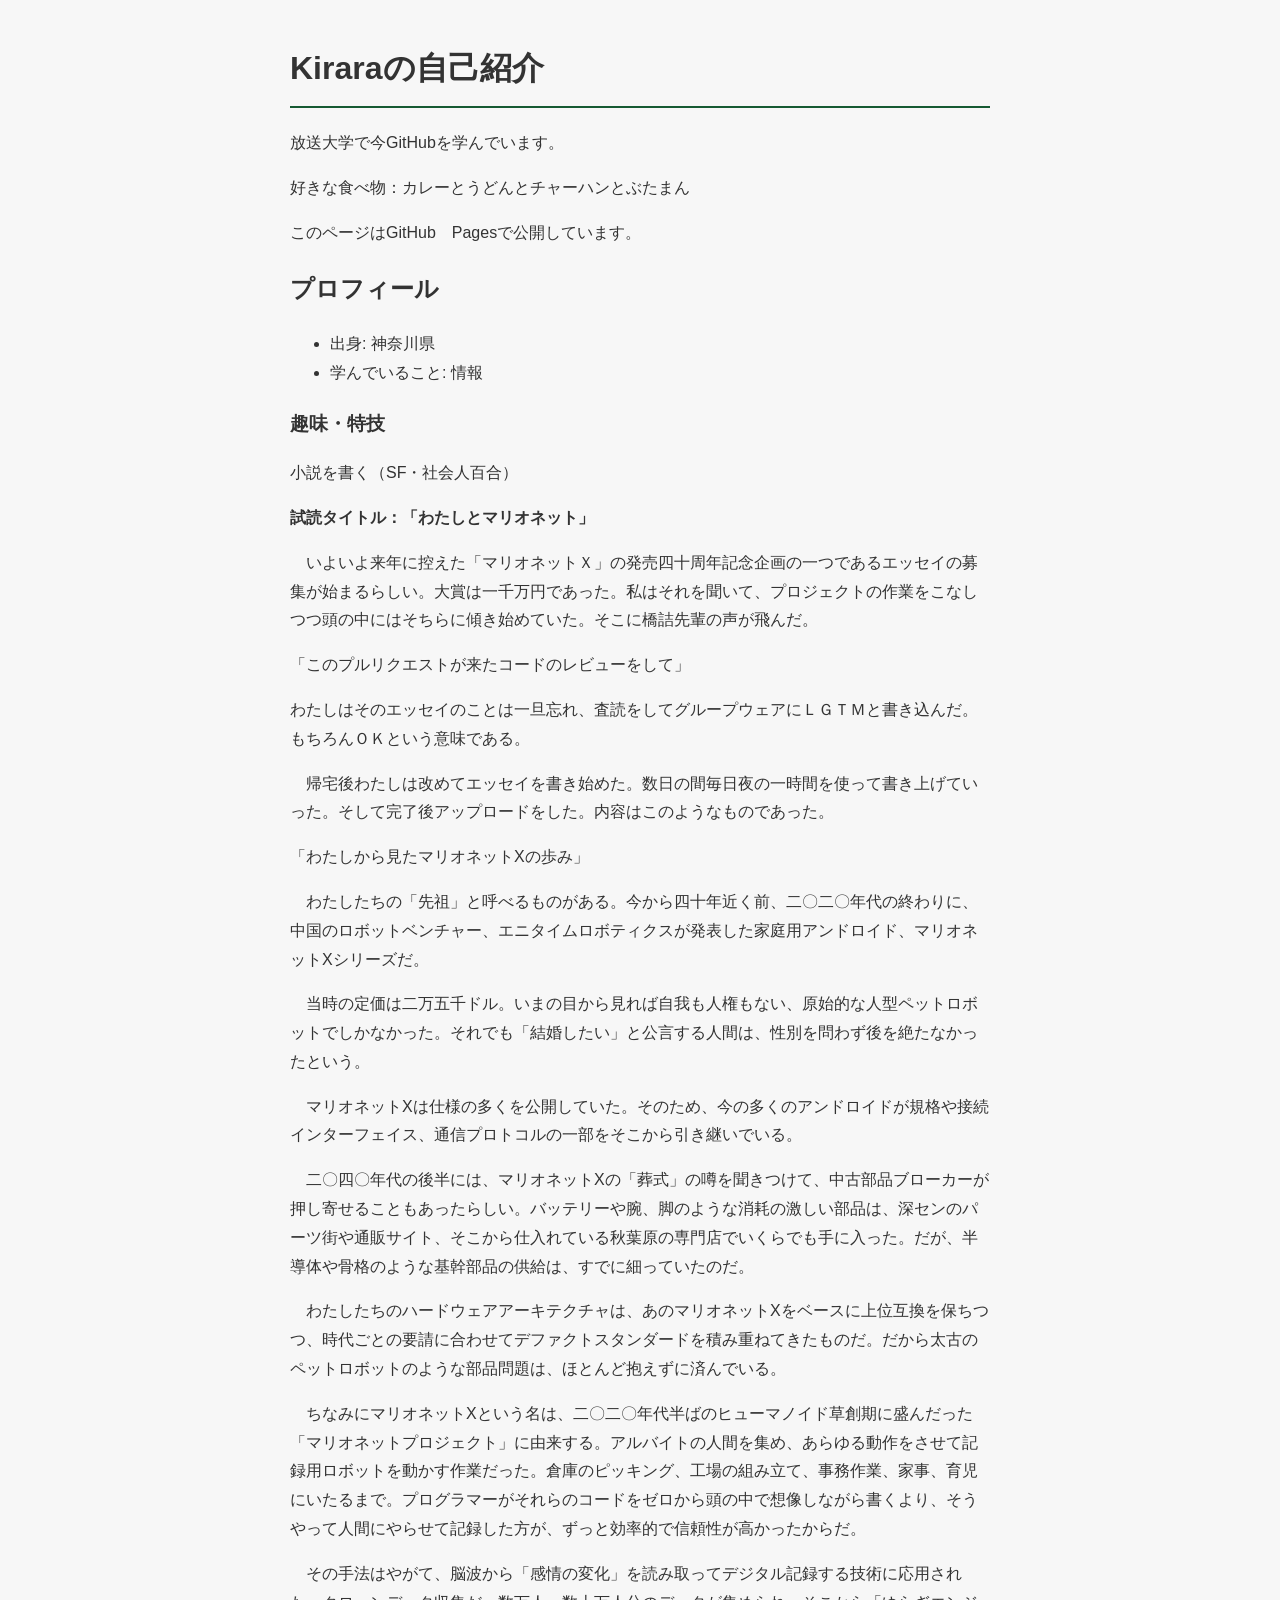
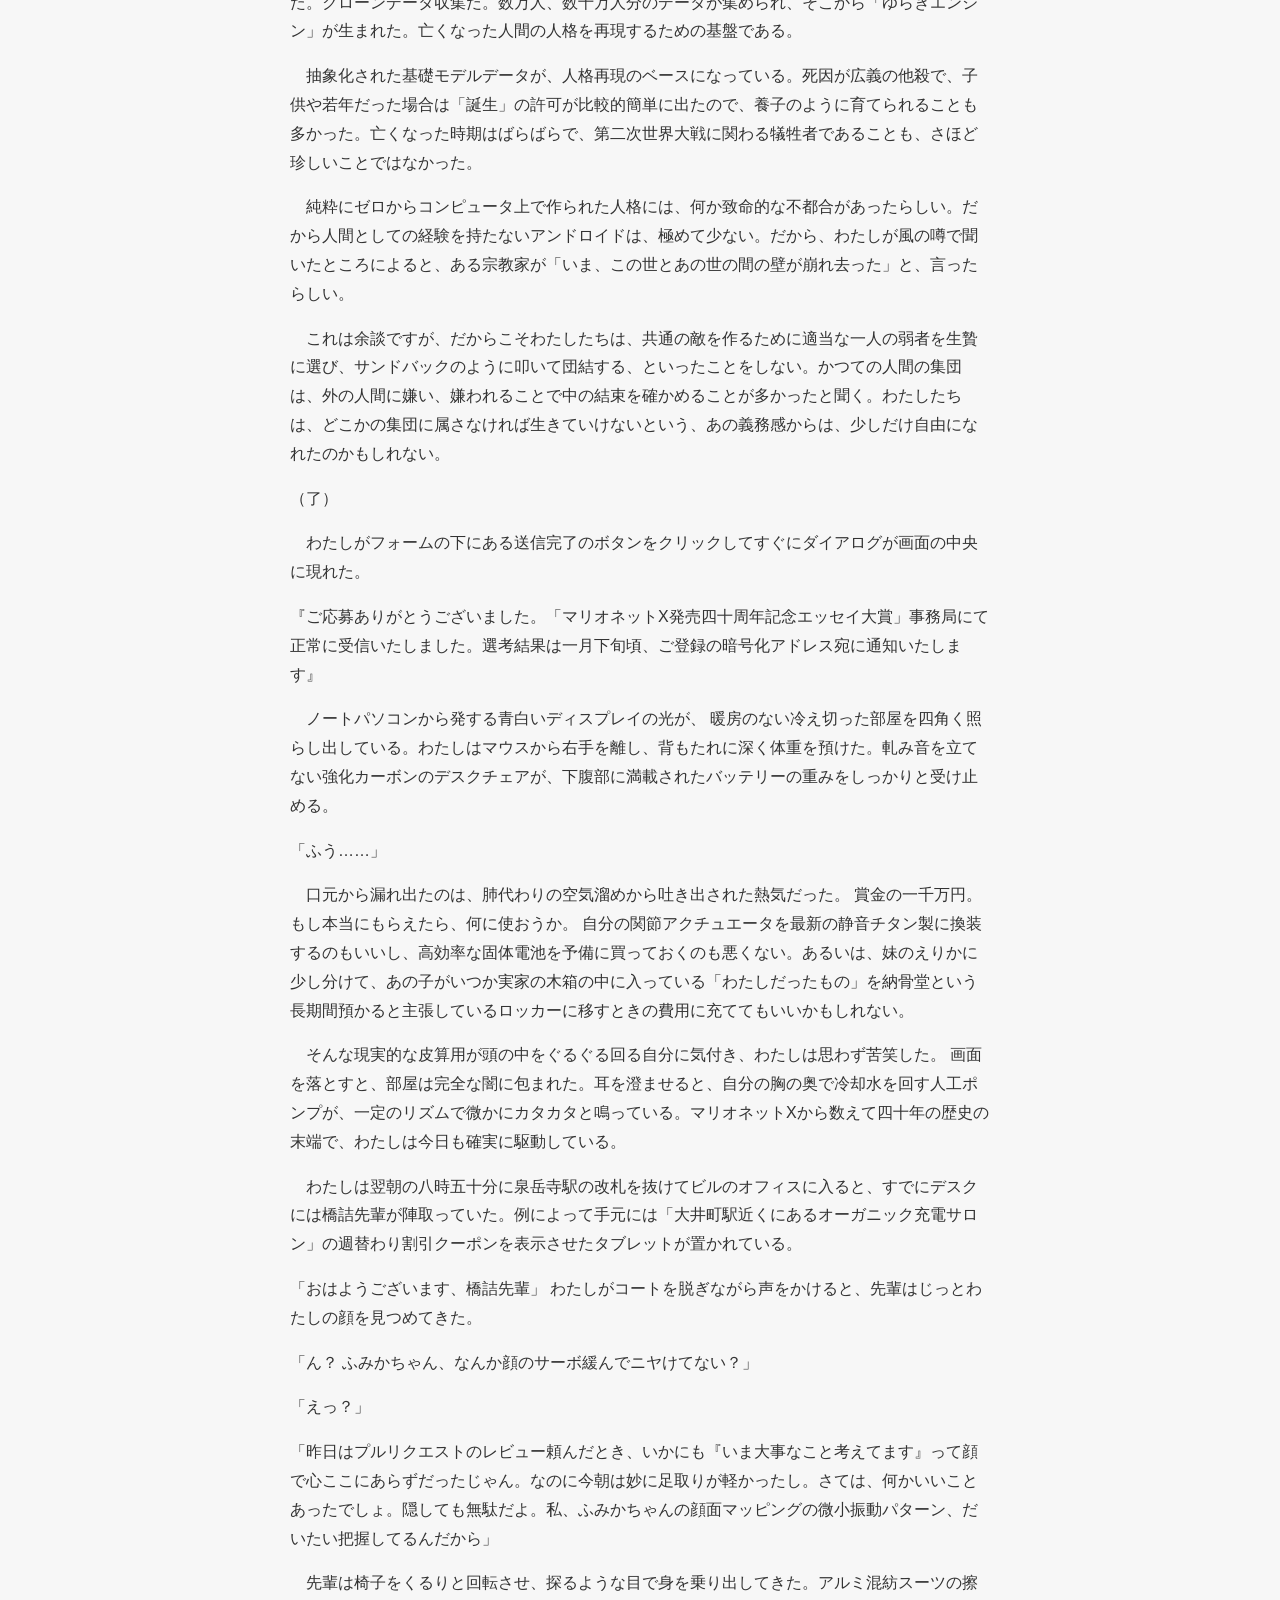
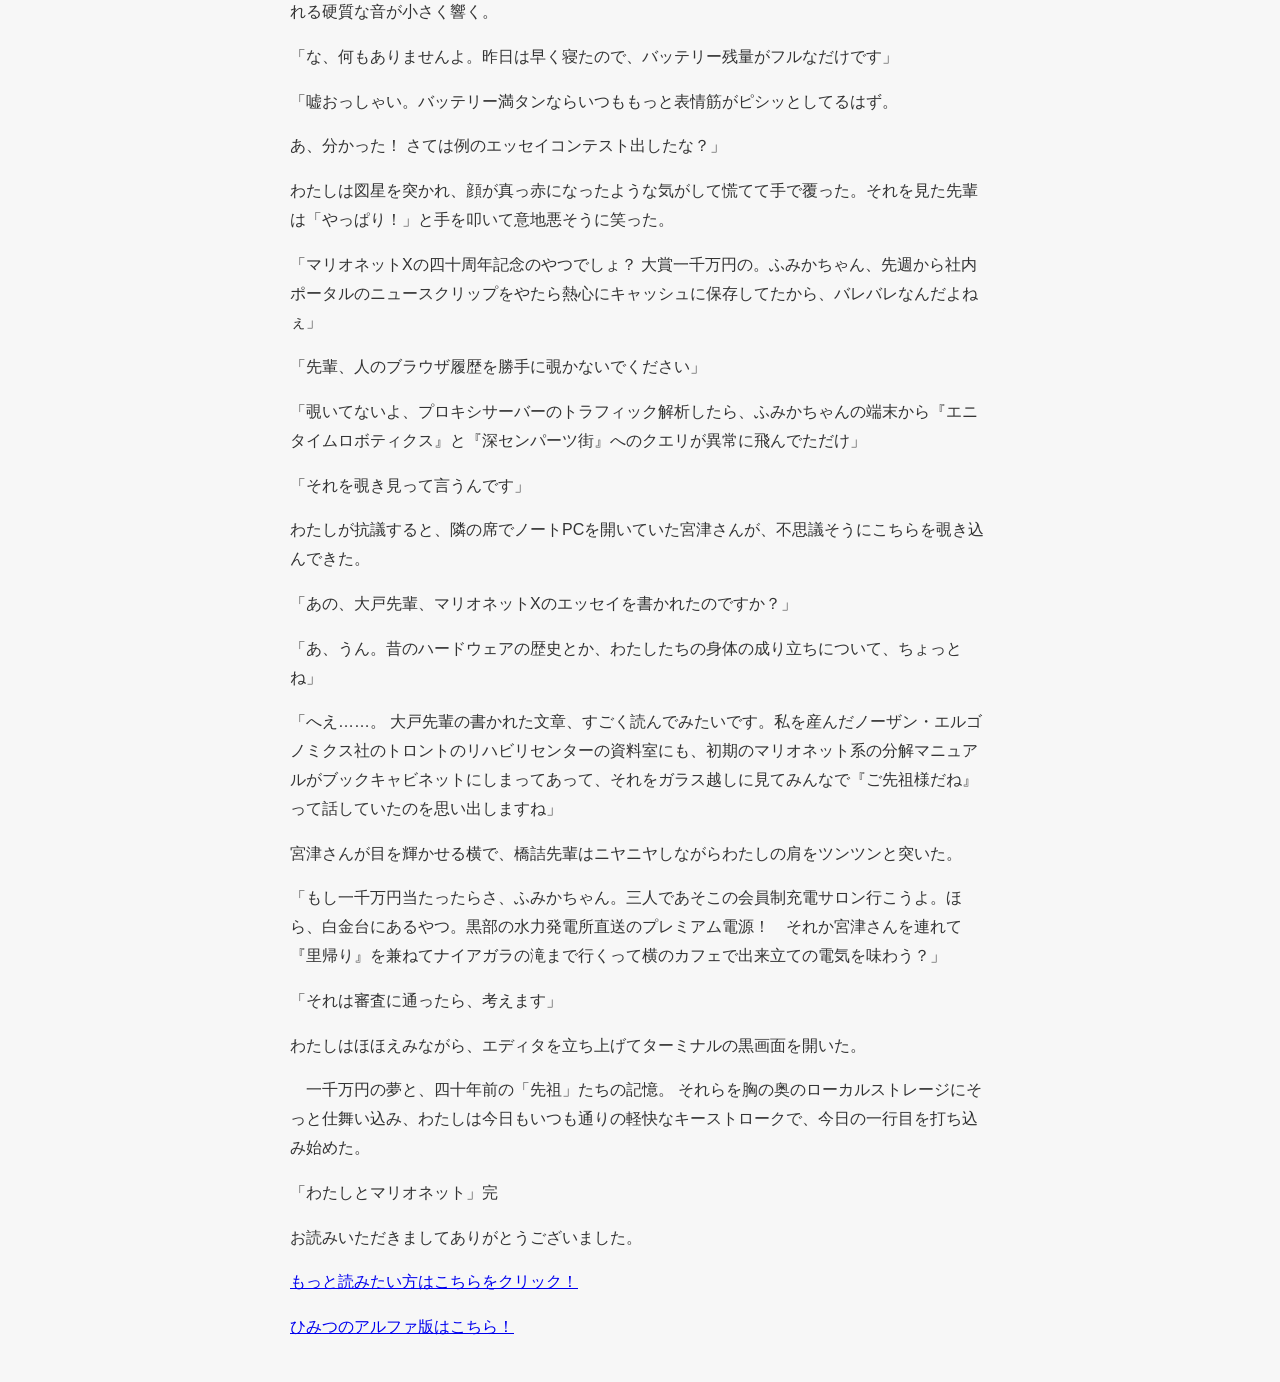
==== commit 3b4cb406: "アルファ追加" ====
--- a/index.html
+++ b/index.html
@@ -18,7 +18,7 @@
         <li>学んでいること: 情報</li>
      </ul>
     <h3>趣味・特技</h3>
-    <p>小説を書く（SF&社会人百合）</p>
+    <p>小説を書く（SF・社会人百合）</p>
 
     <p><strong>試読タイトル：「わたしとマリオネット」</strong></p>
 
@@ -88,7 +88,7 @@
 <p></p>
 <p>お読みいただきましてありがとうございました。</p>
 <p><a href="https://tales.note.com/posts/works/wgif7mqxul6m3">もっと読みたい方はこちらをクリック！</a></p>
-<p><a href="alpha.html">ひみつのアルファ版はこちら！</a></p>
+<p><a href="https://toshio-kirara.github.io/my-website/alpha.html">ひみつのアルファ版はこちら！</a></p>
 
 </body>
 </html>
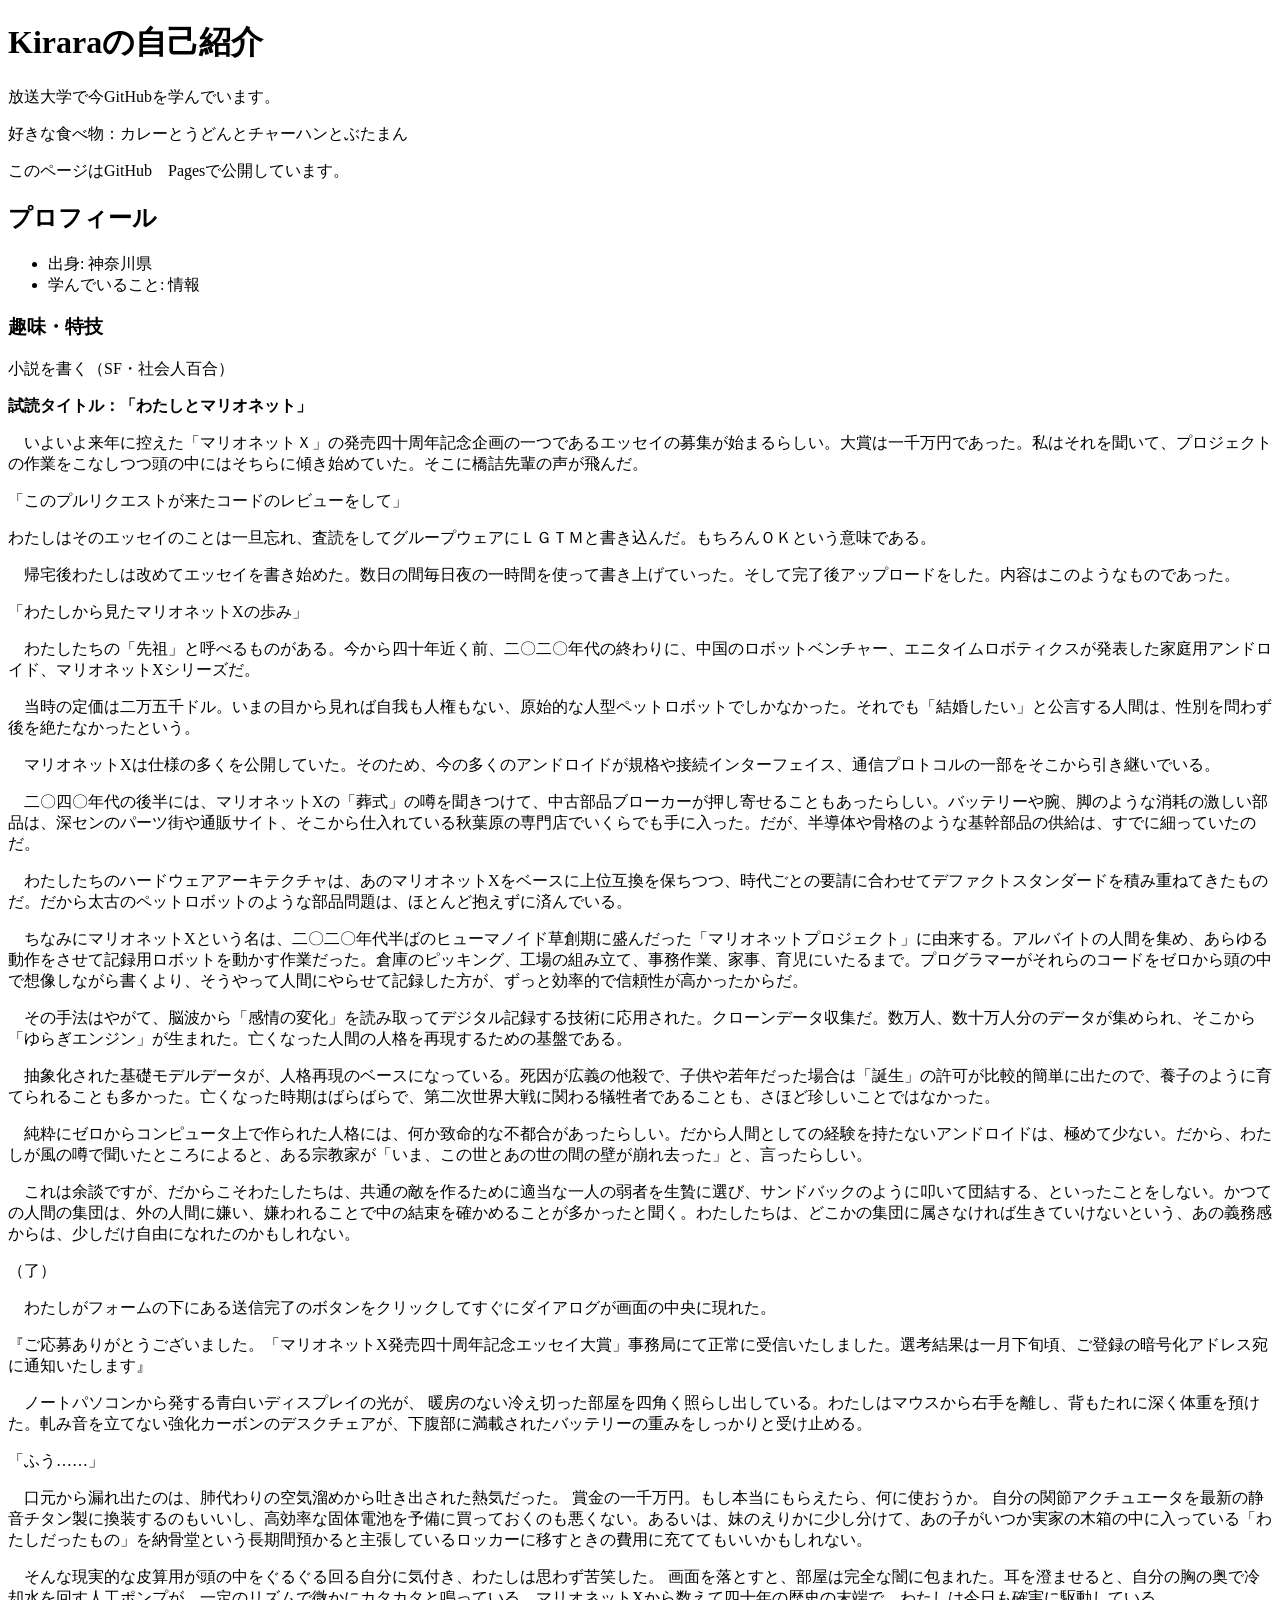
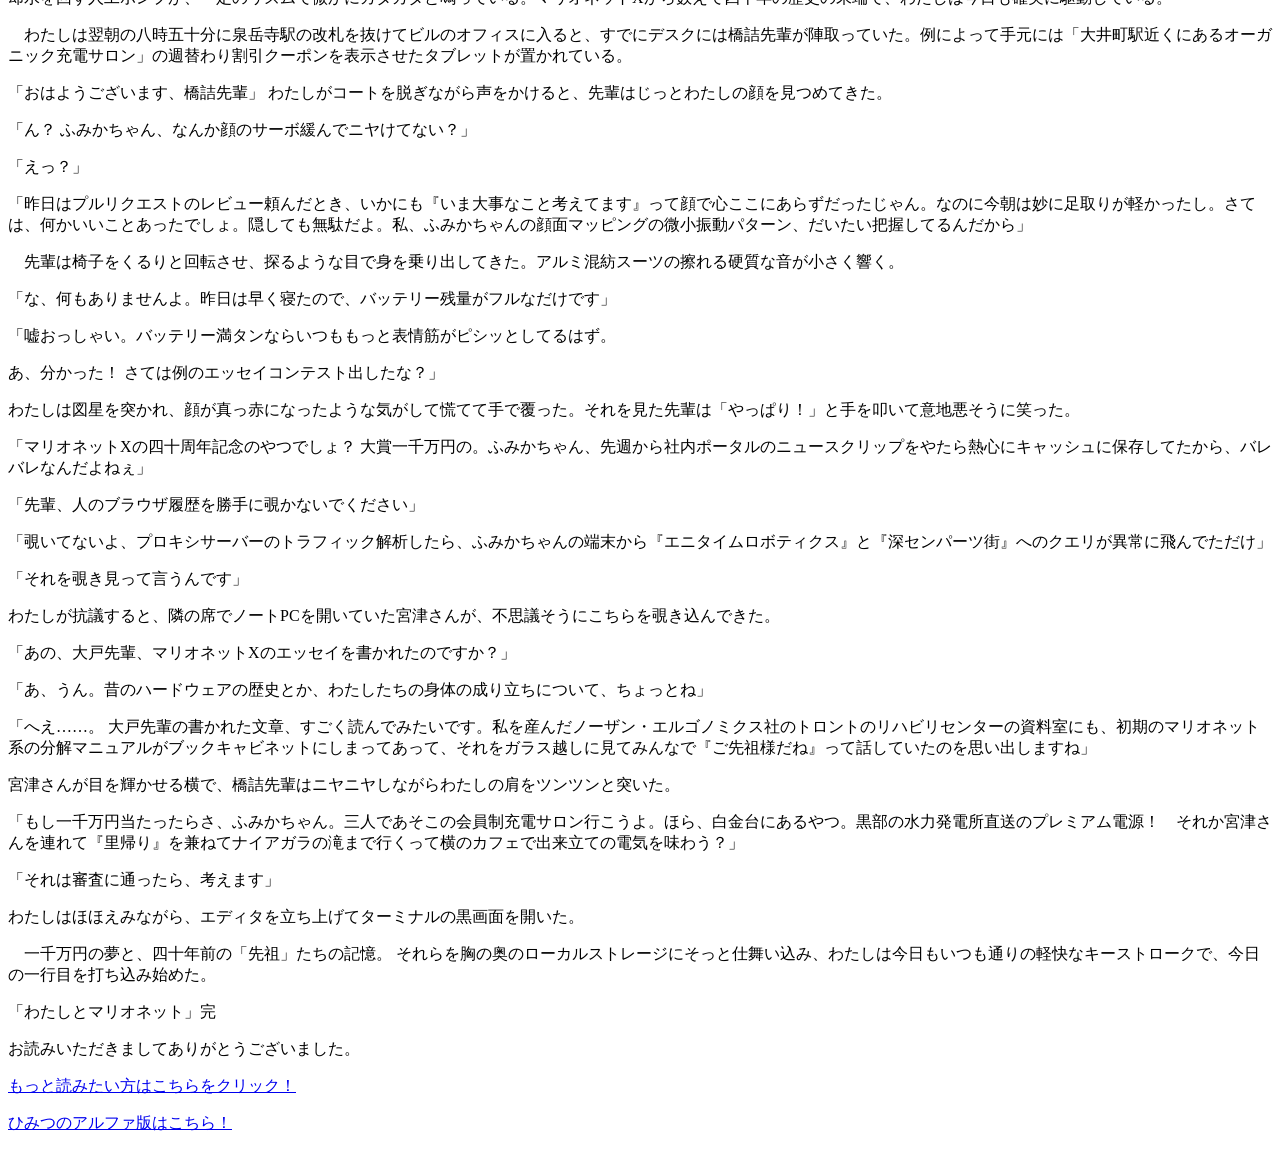
==== commit f5a505ca: "アルファ追加" ====
--- a/index.html
+++ b/index.html
@@ -4,7 +4,7 @@
     <meta charset="UTF-8">
     <meta name="viewport" content="width=device-width, initial-scale=1.0">
     <title>自己紹介</title>
-    <link rel="stylesheet" href="style.css">
+
 </head>
 <body>
     <h1>Kiraraの自己紹介</h1>
@@ -77,7 +77,7 @@
 <p>「あの、大戸先輩、マリオネットXのエッセイを書かれたのですか？」</p>
 <p>「あ、うん。昔のハードウェアの歴史とか、わたしたちの身体の成り立ちについて、ちょっとね」</p>
 <p> 「へえ……。 大戸先輩の書かれた文章、すごく読んでみたいです。私を産んだノーザン・エルゴノミクス社のトロントのリハビリセンターの資料室にも、初期のマリオネット系の分解マニュアルがブックキャビネットにしまってあって、それをガラス越しに見てみんなで『ご先祖様だね』って話していたのを思い出しますね」</p>
-<p>宮津さんが目を輝かせる横で、橋詰先輩はニヤニヤしながらわたしの肩をツンツンと突いた。</p>
+<p> 宮津さんが目を輝かせる横で、橋詰先輩はニヤニヤしながらわたしの肩をツンツンと突いた。</p>
 <p>「もし一千万円当たったらさ、ふみかちゃん。三人であそこの会員制充電サロン行こうよ。ほら、白金台にあるやつ。黒部の水力発電所直送のプレミアム電源！　それか宮津さんを連れて『里帰り』を兼ねてナイアガラの滝まで行くって横のカフェで出来立ての電気を味わう？」</p>
 <p>「それは審査に通ったら、考えます」 </p>
 <p>わたしはほほえみながら、エディタを立ち上げてターミナルの黒画面を開いた。</p>
